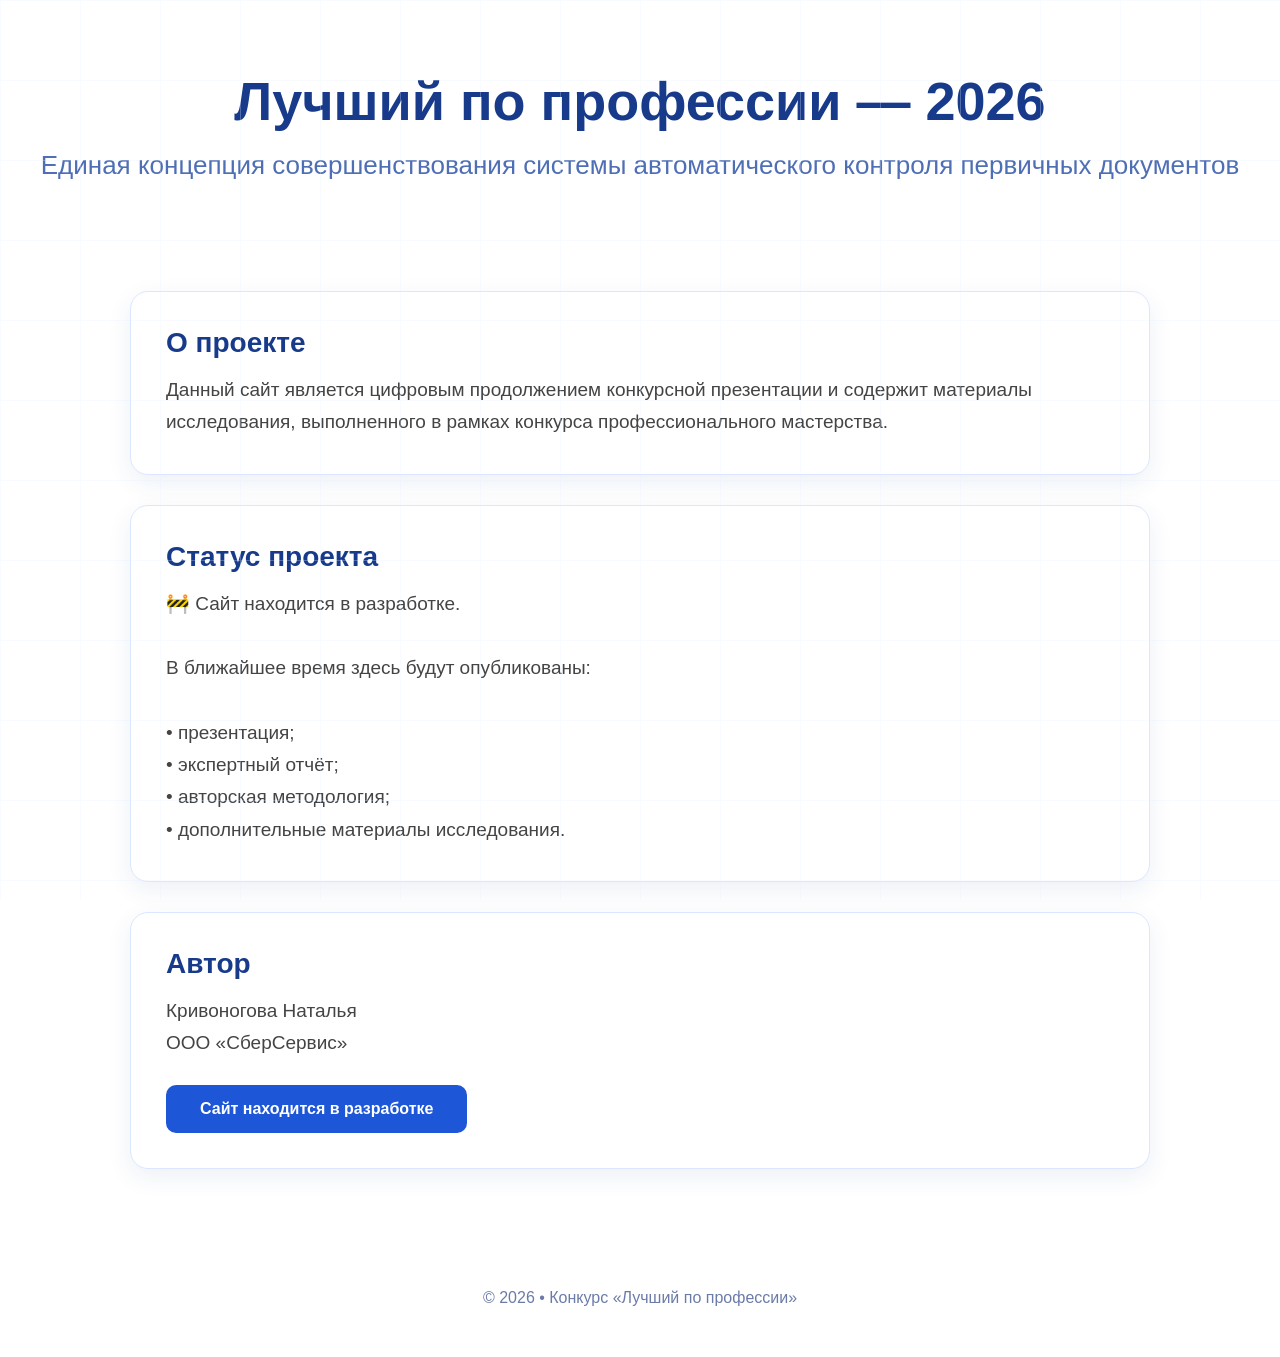
==== index.html @ 6e7184ff "Add files via upload" ====
<!DOCTYPE html>
<html lang="ru">
<head>
<meta charset="UTF-8">
<meta name="viewport" content="width=device-width, initial-scale=1.0">

<title>Лучший по профессии — 2026</title>

<style>

*{
    margin:0;
    padding:0;
    box-sizing:border-box;
}

body{

    font-family:Segoe UI,Arial,sans-serif;
    background:#ffffff;
    color:#173A8A;

    overflow-x:hidden;
}

/* ------------------------ */
/* фон Circuit */
/* ------------------------ */

body::before{

content:"";

position:fixed;

left:0;
top:0;

width:100%;
height:100%;

background-image:

linear-gradient(90deg,#e7f0ff 1px,transparent 1px),
linear-gradient(#e7f0ff 1px,transparent 1px);

background-size:80px 80px;

opacity:.28;

pointer-events:none;

}

/* ------------------------ */

header{

padding:70px 30px;

text-align:center;

}

header h1{

font-size:54px;

font-weight:700;

margin-bottom:18px;

}

header h2{

font-size:26px;

font-weight:400;

color:#4E6EB5;

}

/* ------------------------ */

.container{

max-width:1100px;

margin:auto;

padding:40px;

}

/* ------------------------ */

.card{

background:white;

border:1px solid #dbe7ff;

border-radius:18px;

padding:35px;

margin-bottom:30px;

box-shadow:

0 8px 25px rgba(20,60,140,.08);

transition:.25s;

}

.card:hover{

transform:translateY(-5px);

box-shadow:

0 14px 35px rgba(20,60,140,.15);

}

/* ------------------------ */

.card h3{

font-size:28px;

margin-bottom:15px;

}

.card p{

font-size:19px;

line-height:1.7;

color:#444;

}

/* ------------------------ */

footer{

padding:50px;

text-align:center;

font-size:16px;

color:#6b7ba8;

}

.button{

display:inline-block;

margin-top:25px;

padding:15px 34px;

background:#1E56D8;

color:white;

text-decoration:none;

border-radius:10px;

font-weight:600;

transition:.25s;

}

.button:hover{

background:#1547B5;

}

</style>

</head>

<body>

<header>

<h1>

Лучший по профессии — 2026

</h1>

<h2>

Единая концепция совершенствования системы
автоматического контроля первичных документов

</h2>

</header>

<div class="container">

<div class="card">

<h3>

О проекте

</h3>

<p>

Данный сайт является цифровым продолжением конкурсной презентации и содержит материалы исследования, выполненного в рамках конкурса профессионального мастерства.

</p>

</div>

<div class="card">

<h3>

Статус проекта

</h3>

<p>

🚧 Сайт находится в разработке.

<br><br>

В ближайшее время здесь будут опубликованы:

<br><br>

• презентация;

<br>

• экспертный отчёт;

<br>

• авторская методология;

<br>

• дополнительные материалы исследования.

</p>

</div>

<div class="card">

<h3>

Автор

</h3>

<p>

Кривоногова Наталья

<br>

ООО «СберСервис»

</p>

<a class="button">

Сайт находится в разработке

</a>

</div>

</div>

<footer>

© 2026 • Конкурс «Лучший по профессии»

</footer>

</body>

</html>
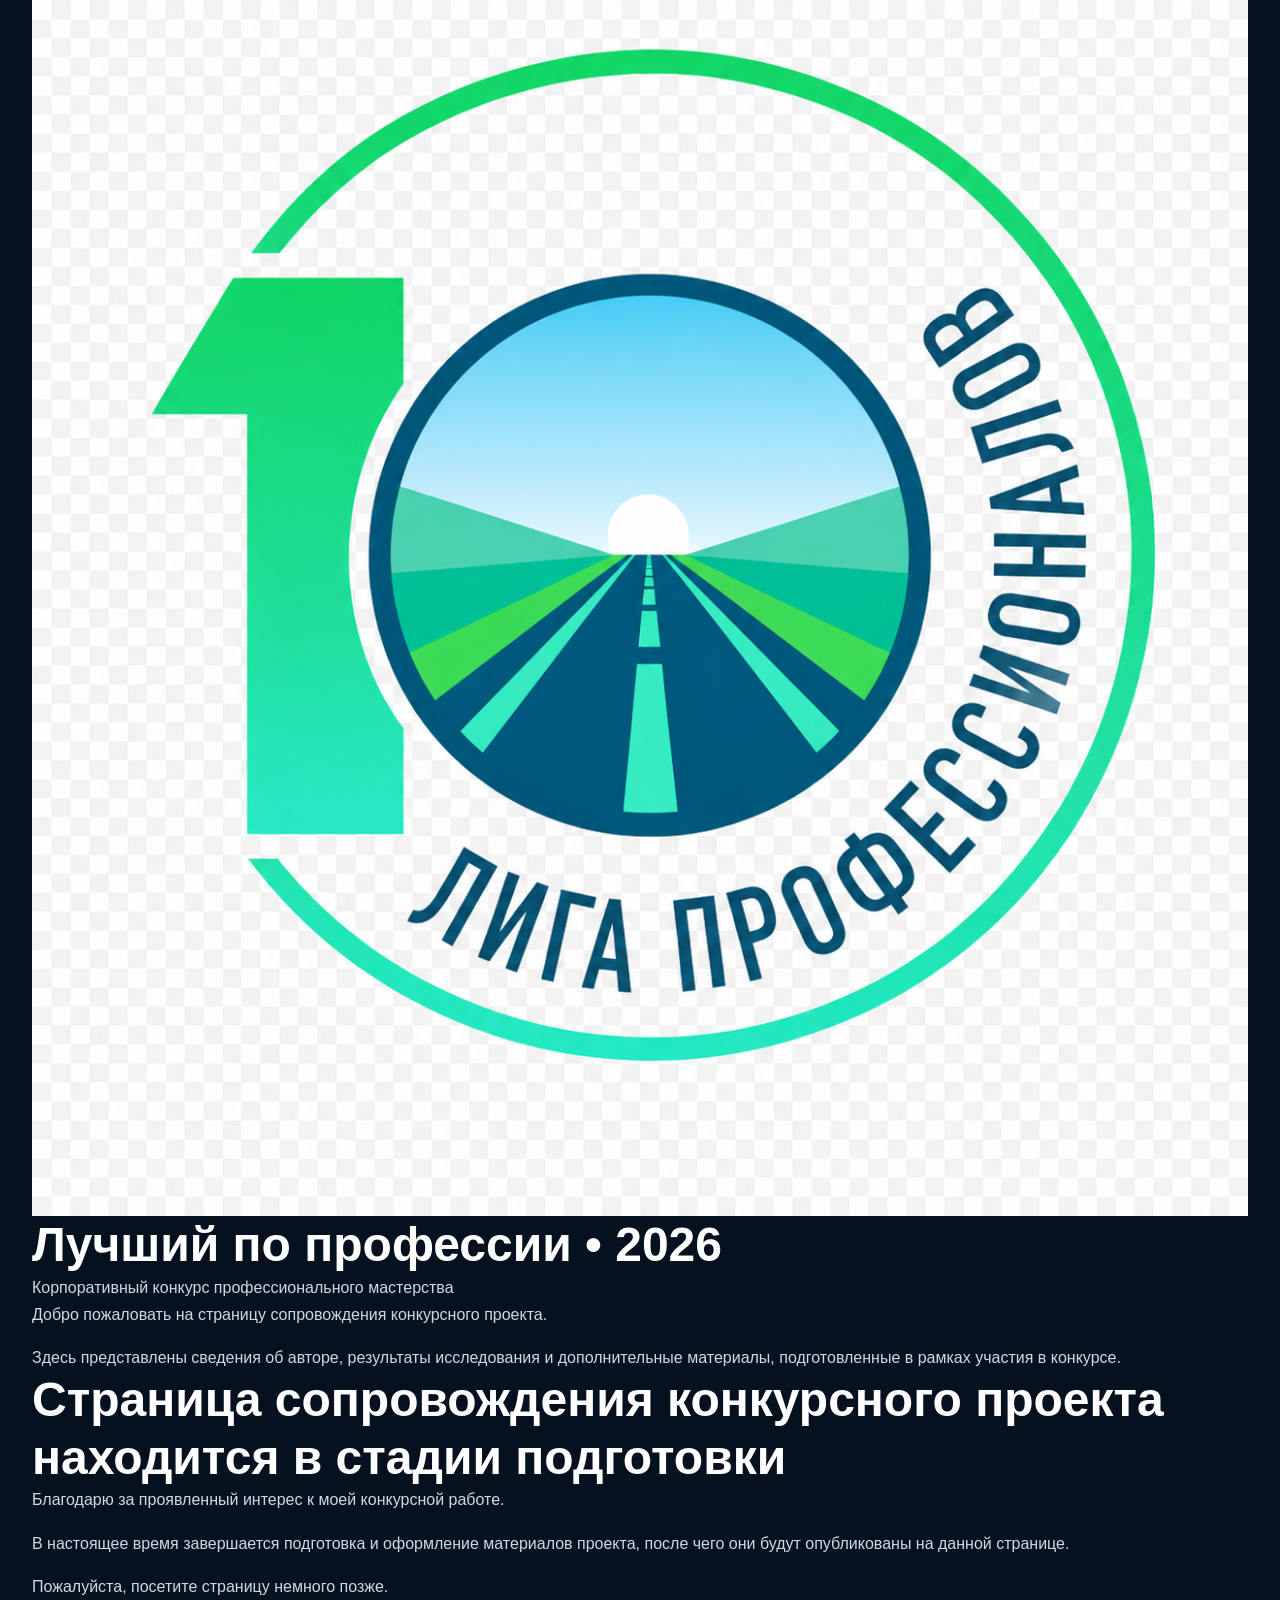
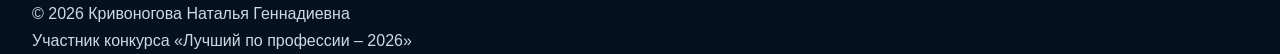
==== commit 0f5b8ad3: "Add files via upload" ====
--- a/index.html
+++ b/index.html
@@ -1,303 +1,179 @@
 <!DOCTYPE html>
+
 <html lang="ru">
+
 <head>
-<meta charset="UTF-8">
-<meta name="viewport" content="width=device-width, initial-scale=1.0">
 
-<title>Лучший по профессии — 2026</title>
+    <!--==================================================
+        META
+    ===================================================-->
 
-<style>
+    <meta charset="UTF-8">
 
-*{
-    margin:0;
-    padding:0;
-    box-sizing:border-box;
-}
+    <meta
+        name="viewport"
+        content="width=device-width, initial-scale=1.0">
 
-body{
+    <meta
+        name="description"
+        content="Страница сопровождения конкурсного проекта участника конкурса «Лучший по профессии 2026».">
 
-    font-family:Segoe UI,Arial,sans-serif;
-    background:#ffffff;
-    color:#173A8A;
+    <meta
+        name="author"
+        content="Кривоногова Наталья Геннадиевна">
 
-    overflow-x:hidden;
-}
+    <title>
+        Лучший по профессии 2026 | Кривоногова Н.Г.
+    </title>
 
-/* ------------------------ */
-/* фон Circuit */
-/* ------------------------ */
+    <!--==================================================
+        CSS
+    ===================================================-->
 
-body::before{
-
-content:"";
-
-position:fixed;
-
-left:0;
-top:0;
-
-width:100%;
-height:100%;
-
-background-image:
-
-linear-gradient(90deg,#e7f0ff 1px,transparent 1px),
-linear-gradient(#e7f0ff 1px,transparent 1px);
-
-background-size:80px 80px;
-
-opacity:.28;
-
-pointer-events:none;
-
-}
-
-/* ------------------------ */
-
-header{
-
-padding:70px 30px;
-
-text-align:center;
-
-}
-
-header h1{
-
-font-size:54px;
-
-font-weight:700;
-
-margin-bottom:18px;
-
-}
-
-header h2{
-
-font-size:26px;
-
-font-weight:400;
-
-color:#4E6EB5;
-
-}
-
-/* ------------------------ */
-
-.container{
-
-max-width:1100px;
-
-margin:auto;
-
-padding:40px;
-
-}
-
-/* ------------------------ */
-
-.card{
-
-background:white;
-
-border:1px solid #dbe7ff;
-
-border-radius:18px;
-
-padding:35px;
-
-margin-bottom:30px;
-
-box-shadow:
-
-0 8px 25px rgba(20,60,140,.08);
-
-transition:.25s;
-
-}
-
-.card:hover{
-
-transform:translateY(-5px);
-
-box-shadow:
-
-0 14px 35px rgba(20,60,140,.15);
-
-}
-
-/* ------------------------ */
-
-.card h3{
-
-font-size:28px;
-
-margin-bottom:15px;
-
-}
-
-.card p{
-
-font-size:19px;
-
-line-height:1.7;
-
-color:#444;
-
-}
-
-/* ------------------------ */
-
-footer{
-
-padding:50px;
-
-text-align:center;
-
-font-size:16px;
-
-color:#6b7ba8;
-
-}
-
-.button{
-
-display:inline-block;
-
-margin-top:25px;
-
-padding:15px 34px;
-
-background:#1E56D8;
-
-color:white;
-
-text-decoration:none;
-
-border-radius:10px;
-
-font-weight:600;
-
-transition:.25s;
-
-}
-
-.button:hover{
-
-background:#1547B5;
-
-}
-
-</style>
+    <link
+        rel="stylesheet"
+        href="style.css">
 
 </head>
 
 <body>
 
-<header>
+    <!--==================================================
+        HEADER
+    ===================================================-->
 
-<h1>
+    <header class="site-header">
 
-Лучший по профессии — 2026
+        <div class="container">
 
-</h1>
+            <!--==============================================
+                Логотип конкурса
+            ==============================================-->
 
-<h2>
+            <div class="header-logo">
 
-Единая концепция совершенствования системы
-автоматического контроля первичных документов
+                <img
+                    src="media/liga.png"
+                    alt="Логотип конкурса «Лучший по профессии 2026»">
 
-</h2>
+            </div>
 
-</header>
+            <!--==============================================
+                Информация о конкурсе
+            ==============================================-->
 
-<div class="container">
+            <div class="header-title">
 
-<div class="card">
+                <h1>
+                    Лучший по профессии • 2026
+                </h1>
 
-<h3>
+                <p class="header-subtitle">
+                    Корпоративный конкурс профессионального мастерства
+                </p>
 
-О проекте
+            </div>
 
-</h3>
+            <!--==============================================
+                Приветствие
+            ==============================================-->
 
-<p>
+            <div class="header-welcome">
 
-Данный сайт является цифровым продолжением конкурсной презентации и содержит материалы исследования, выполненного в рамках конкурса профессионального мастерства.
+                <p>
+                    Добро пожаловать на страницу сопровождения конкурсного проекта.
+                </p>
 
-</p>
+                <p>
+                    Здесь представлены сведения об авторе, результаты исследования
+                    и дополнительные материалы, подготовленные в рамках участия
+                    в конкурсе.
+                </p>
 
-</div>
+            </div>
 
-<div class="card">
+        </div>
 
-<h3>
+    </header>
 
-Статус проекта
+    <!--==================================================
+        MAIN
+    ===================================================-->
 
-</h3>
+    <main>
 
-<p>
+           <!--==================================================
+        ВРЕМЕННАЯ СТРАНИЦА
+    ===================================================-->
 
-🚧 Сайт находится в разработке.
+    <section class="coming-soon">
 
-<br><br>
+        <div class="container">
 
-В ближайшее время здесь будут опубликованы:
+            <!-- Заголовок -->
 
-<br><br>
+            <h1>
+                Страница сопровождения конкурсного проекта
+                находится в стадии подготовки
+            </h1>
 
-• презентация;
+            <!-- Основной текст -->
 
-<br>
+            <p>
+                Благодарю за проявленный интерес к моей конкурсной работе.
+            </p>
 
-• экспертный отчёт;
+            <p>
+                В настоящее время завершается подготовка и оформление
+                материалов проекта, после чего они будут опубликованы
+                на данной странице.
+            </p>
 
-<br>
+            <p>
+                Пожалуйста, посетите страницу немного позже.
+            </p>
 
-• авторская методология;
+        </div>
 
-<br>
+    </section>
 
-• дополнительные материалы исследования.
+    </main>
 
-</p>
+    <!--==================================================
+        FOOTER
+    ===================================================-->
 
-</div>
+     <footer class="site-footer">
 
-<div class="card">
+        <div class="container">
 
-<h3>
+            <!--==============================================
+                Копирайт
+            ==============================================-->
 
-Автор
+            <div class="footer-copyright">
 
-</h3>
+                <p>
+                    © 2026 Кривоногова Наталья Геннадиевна
+                </p>
 
-<p>
+            </div>
 
-Кривоногова Наталья
+            <!--==============================================
+                Статус
+            ==============================================-->
 
-<br>
+            <div class="footer-status">
 
-ООО «СберСервис»
+                <p>
+                    Участник конкурса «Лучший по профессии – 2026»
+                </p>
 
-</p>
+            </div>
 
-<a class="button">
+        </div>
 
-Сайт находится в разработке
-
-</a>
-
-</div>
-
-</div>
-
-<footer>
-
-© 2026 • Конкурс «Лучший по профессии»
-
-</footer>
+    </footer>
 
 </body>
 
--- a/style.css
+++ b/style.css
@@ -0,0 +1,1231 @@
+/*==================================================
+  1. RESET
+==================================================*/
+
+*,
+*::before,
+*::after {
+    margin: 0;
+    padding: 0;
+    box-sizing: border-box;
+}
+
+html {
+    font-size: 16px;
+    scroll-behavior: smooth;
+}
+
+body {
+    min-height: 100vh;
+    text-rendering: optimizeLegibility;
+    -webkit-font-smoothing: antialiased;
+}
+
+img,
+picture {
+    display: block;
+    max-width: 100%;
+    height: auto;
+}
+
+svg {
+    display: block;
+    overflow: hidden;
+}
+
+a {
+    color: inherit;
+    text-decoration: none;
+}
+
+button,
+input,
+textarea,
+select {
+    font: inherit;
+    color: inherit;
+    background: transparent;
+    border: none;
+    outline: none;
+}
+
+button {
+    cursor: pointer;
+}
+
+ul,
+ol {
+    list-style: none;
+}
+
+table {
+    border-collapse: collapse;
+    border-spacing: 0;
+}
+
+/*==================================================
+  2. DESIGN TOKENS
+==================================================*/
+
+:root {
+
+    /*==============================================
+      COLORS
+    ==============================================*/
+
+    --color-background: #06111f;
+
+    --color-surface: #09192c;
+    --color-surface-hover: #0d2239;
+
+    --color-primary: #12e8d8;
+    --color-primary-dark: #0ec7bb;
+
+    --color-primary-soft: rgba(18,232,216,.08);
+    --color-primary-light: rgba(18,232,216,.16);
+
+    --color-border: rgba(18,232,216,.12);
+    --color-border-hover: rgba(18,232,216,.30);
+
+    --color-text: #f4f8fb;
+    --color-text-light: #cfd9e4;
+    --color-text-muted: #8fa5bc;
+
+    --color-white: #ffffff;
+    --color-black: #000000;
+
+    /*==============================================
+      TYPOGRAPHY
+    ==============================================*/
+
+    --font-family:
+        "Segoe UI",
+        "Inter",
+        "Roboto",
+        Arial,
+        sans-serif;
+
+    --font-size-xs: .75rem;
+    --font-size-sm: .875rem;
+    --font-size-md: 1rem;
+    --font-size-lg: 1.125rem;
+    --font-size-xl: 1.5rem;
+    --font-size-2xl: 2rem;
+    --font-size-3xl: 3rem;
+
+    --participant-name-size: 2.6rem;
+    --participant-position-size: 1.2rem;
+
+    --font-weight-normal: 400;
+    --font-weight-medium: 500;
+    --font-weight-semibold: 600;
+    --font-weight-bold: 700;
+
+    --line-height-tight: 1.2;
+    --line-height-normal: 1.5;
+    --line-height-relaxed: 1.7;
+
+    /*==============================================
+      LAYOUT
+    ==============================================*/
+
+    --container-width: 1280px;
+    --container-padding: 32px;
+
+    --section-gap: 32px;
+    --card-gap: 24px;
+
+    /*==============================================
+      SPACING
+    ==============================================*/
+
+    --space-4: 4px;
+    --space-8: 8px;
+    --space-12: 12px;
+    --space-16: 16px;
+    --space-20: 20px;
+    --space-24: 24px;
+    --space-32: 32px;
+    --space-40: 40px;
+    --space-48: 48px;
+    --space-56: 56px;
+    --space-64: 64px;
+
+    /*==============================================
+      COMPONENT SIZES
+    ==============================================*/
+
+    --avatar-size: 240px;
+    --seal-size: 150px;
+
+    --icon-size: 42px;
+    --section-icon-size: 52px;
+
+    --button-height: 52px;
+
+    /*==============================================
+      BORDER RADIUS
+    ==============================================*/
+
+    --radius-sm: 8px;
+    --radius-md: 12px;
+    --radius-lg: 18px;
+    --radius-xl: 24px;
+
+    /*==============================================
+      SHADOWS
+    ==============================================*/
+
+    --shadow-sm:
+        0 4px 12px rgba(0,0,0,.18);
+
+    --shadow-md:
+        0 10px 28px rgba(0,0,0,.24);
+
+    --shadow-lg:
+        0 18px 48px rgba(0,0,0,.34);
+
+    /*==============================================
+      GLOW EFFECTS
+    ==============================================*/
+
+    --glow-soft:
+        0 0 12px rgba(18,232,216,.10);
+
+    --glow-medium:
+        0 0 18px rgba(18,232,216,.18);
+
+    --glow-strong:
+        0 0 28px rgba(18,232,216,.28);
+
+    /*==============================================
+      BORDERS
+    ==============================================*/
+
+    --border:
+        1px solid var(--color-border);
+
+    --border-hover:
+        1px solid var(--color-border-hover);
+
+    /*==============================================
+      TRANSITIONS
+    ==============================================*/
+
+    --transition-fast: .2s ease;
+    --transition-normal: .3s ease;
+    --transition-slow: .5s ease;
+
+    /*==============================================
+      Z-INDEX
+    ==============================================*/
+
+    --z-header: 100;
+    --z-overlay: 500;
+    --z-modal: 1000;
+
+}
+
+/*==================================================
+  3. BASE
+==================================================*/
+
+html,
+body {
+    background: var(--color-background);
+}
+
+body {
+    font-family: var(--font-family);
+    font-size: var(--font-size-md);
+    font-weight: var(--font-weight-normal);
+    line-height: var(--line-height-normal);
+
+    color: var(--color-text);
+
+    overflow-x: hidden;
+}
+
+::selection {
+    background: var(--color-primary);
+    color: var(--color-background);
+}
+
+h1,
+h2,
+h3,
+h4,
+h5,
+h6 {
+    color: var(--color-white);
+
+    font-weight: var(--font-weight-bold);
+    line-height: var(--line-height-tight);
+}
+
+h1 {
+    font-size: var(--font-size-3xl);
+}
+
+h2 {
+    font-size: var(--font-size-2xl);
+}
+
+h3 {
+    font-size: var(--font-size-xl);
+}
+
+p {
+    color: var(--color-text-light);
+
+    line-height: var(--line-height-relaxed);
+}
+
+p + p {
+    margin-top: var(--space-16);
+}
+
+strong {
+    font-weight: var(--font-weight-semibold);
+}
+
+small {
+    font-size: var(--font-size-sm);
+}
+
+hr {
+    border: none;
+    border-top: var(--border);
+
+    margin:
+        var(--space-40)
+        0;
+}
+
+a {
+    transition:
+        color var(--transition-fast),
+        opacity var(--transition-fast);
+}
+
+a:hover {
+    color: var(--color-primary);
+}
+
+button {
+    transition:
+        background var(--transition-normal),
+        border-color var(--transition-normal),
+        color var(--transition-normal),
+        transform var(--transition-fast),
+        box-shadow var(--transition-normal);
+}
+
+button:hover {
+    transform: translateY(-2px);
+}
+
+button:active {
+    transform: translateY(0);
+}
+
+input,
+textarea,
+select {
+    width: 100%;
+}
+
+:focus-visible {
+    outline: 2px solid var(--color-primary);
+    outline-offset: 3px;
+}
+
+html::-webkit-scrollbar {
+    width: 10px;
+}
+
+html::-webkit-scrollbar-track {
+    background: var(--color-background);
+}
+
+html::-webkit-scrollbar-thumb {
+    background: var(--color-surface-hover);
+
+    border-radius: 999px;
+
+    transition: background var(--transition-normal);
+}
+
+html::-webkit-scrollbar-thumb:hover {
+    background: var(--color-primary-dark);
+}
+
+/*==================================================
+  4. LAYOUT
+==================================================*/
+
+.container {
+    width: min(
+        calc(100% - (var(--container-padding) * 2)),
+        var(--container-width)
+    );
+
+    margin-inline: auto;
+}
+
+.section {
+    margin-bottom: var(--section-gap);
+}
+
+.section:last-child {
+    margin-bottom: 0;
+}
+
+.section-title {
+    display: flex;
+    align-items: center;
+
+    gap: var(--space-16);
+
+    margin-bottom: var(--space-24);
+
+    color: var(--color-primary);
+
+    font-size: var(--font-size-xl);
+    font-weight: var(--font-weight-bold);
+
+    text-transform: uppercase;
+    letter-spacing: .04em;
+}
+
+.section-icon {
+    display: flex;
+    align-items: center;
+    justify-content: center;
+
+    width: var(--section-icon-size);
+    height: var(--section-icon-size);
+
+    flex-shrink: 0;
+
+    border-radius: 50%;
+
+    background: var(--color-primary-soft);
+
+    color: var(--color-primary);
+
+    font-size: 1.3rem;
+
+    box-shadow: var(--glow-soft);
+}
+
+.card {
+    background: var(--color-surface);
+
+    border: var(--border);
+
+    border-radius: var(--radius-lg);
+
+    box-shadow: var(--shadow-sm);
+
+    transition:
+        background var(--transition-normal),
+        border-color var(--transition-normal),
+        box-shadow var(--transition-normal),
+        transform var(--transition-normal);
+}
+
+.card:hover {
+    background: var(--color-surface-hover);
+
+    border: var(--border-hover);
+
+    box-shadow:
+        var(--shadow-md),
+        var(--glow-soft);
+
+    transform: translateY(-4px);
+}
+
+.grid-2 {
+    display: grid;
+
+    grid-template-columns: repeat(2, 1fr);
+
+    gap: var(--card-gap);
+}
+
+.grid-3 {
+    display: grid;
+
+    grid-template-columns: repeat(3, 1fr);
+
+    gap: var(--card-gap);
+}
+
+.flex {
+    display: flex;
+}
+
+.flex-column {
+    display: flex;
+    flex-direction: column;
+}
+
+.align-center {
+    align-items: center;
+}
+
+.justify-between {
+    justify-content: space-between;
+}
+
+.text-center {
+    text-align: center;
+}
+
+/*==================================================
+  5. HEADER
+==================================================*/
+
+.header {
+    position: sticky;
+    top: 0;
+    z-index: var(--z-header);
+
+    backdrop-filter: blur(14px);
+
+    background: rgba(6, 17, 31, .90);
+
+    border-bottom: var(--border);
+
+    box-shadow: var(--shadow-sm);
+}
+
+.header .container {
+    display: flex;
+    align-items: center;
+    justify-content: space-between;
+
+    min-height: 76px;
+}
+
+.site-title {
+    display: flex;
+    align-items: center;
+    gap: var(--space-16);
+
+    color: var(--color-white);
+
+    font-size: var(--font-size-lg);
+    font-weight: var(--font-weight-semibold);
+
+    letter-spacing: .03em;
+}
+
+.site-mark {
+    width: 12px;
+    height: 12px;
+
+    flex-shrink: 0;
+
+    border-radius: 50%;
+
+    background: var(--color-primary);
+
+    box-shadow: var(--glow-medium);
+}
+
+.navigation {
+    display: flex;
+    align-items: center;
+
+    gap: var(--space-32);
+}
+
+.navigation a {
+    position: relative;
+
+    color: var(--color-text-light);
+
+    font-size: var(--font-size-sm);
+    font-weight: var(--font-weight-medium);
+
+    transition: color var(--transition-normal);
+}
+
+.navigation a:hover {
+    color: var(--color-primary);
+}
+
+.navigation a::after {
+    content: "";
+
+    position: absolute;
+
+    left: 0;
+    bottom: -8px;
+
+    width: 0;
+    height: 2px;
+
+    background: var(--color-primary);
+
+    transition: width var(--transition-normal);
+}
+
+.navigation a:hover::after {
+    width: 100%;
+}
+
+/*==================================================
+  6. PARTICIPANT
+==================================================*/
+
+.participant {
+    padding:
+        var(--space-64)
+        0;
+}
+
+.participant-card {
+    display: grid;
+
+    grid-template-columns:
+        var(--avatar-size)
+        1fr
+        var(--seal-size);
+
+    align-items: center;
+
+    gap: var(--space-40);
+
+    padding: 48px;
+
+    background: var(--color-surface);
+
+    border: var(--border);
+
+    border-radius: var(--radius-xl);
+
+    box-shadow: var(--shadow-md);
+
+    transition:
+        background var(--transition-normal),
+        border-color var(--transition-normal),
+        box-shadow var(--transition-normal),
+        transform var(--transition-normal);
+}
+
+.participant-card:hover {
+    background: var(--color-surface-hover);
+
+    border: var(--border-hover);
+
+    box-shadow:
+        var(--shadow-lg),
+        var(--glow-soft);
+
+    transform: translateY(-4px);
+}
+
+.participant-photo {
+    display: flex;
+    justify-content: center;
+}
+
+.participant-photo img {
+    width: var(--avatar-size);
+    aspect-ratio: 1;
+
+    object-fit: cover;
+
+    border-radius: 50%;
+
+    border: 4px solid var(--color-primary-light);
+
+    box-shadow:
+        0 0 0 10px var(--color-primary-soft),
+        var(--shadow-lg);
+}
+
+.participant-info {
+    display: flex;
+    flex-direction: column;
+}
+
+.participant-name {
+    margin-bottom: var(--space-16);
+
+    color: var(--color-white);
+
+    font-size: var(--participant-name-size);
+    font-weight: var(--font-weight-bold);
+
+    line-height: 1.15;
+}
+
+.participant-position {
+    margin-bottom: var(--space-32);
+
+    color: var(--color-primary);
+
+    font-size: var(--participant-position-size);
+    font-weight: var(--font-weight-medium);
+}
+
+.contact-list {
+    display: flex;
+    flex-direction: column;
+
+    gap: var(--space-16);
+}
+
+.contact-item {
+    display: flex;
+    align-items: center;
+
+    gap: var(--space-16);
+
+    color: var(--color-text-light);
+
+    transition:
+        color var(--transition-normal),
+        transform var(--transition-fast);
+}
+
+.contact-item:hover {
+    color: var(--color-primary);
+
+    transform: translateX(4px);
+}
+
+.contact-icon {
+    display: flex;
+    align-items: center;
+    justify-content: center;
+
+    width: var(--icon-size);
+    height: var(--icon-size);
+
+    flex-shrink: 0;
+
+    border-radius: 50%;
+
+    background: var(--color-primary-soft);
+
+    color: var(--color-primary);
+
+    font-size: 1.1rem;
+
+    box-shadow: var(--glow-soft);
+}
+
+.participant-seal {
+    display: flex;
+    align-items: center;
+    justify-content: center;
+}
+
+.participant-seal img {
+    width: var(--seal-size);
+
+    transition:
+        transform var(--transition-normal),
+        filter var(--transition-normal);
+}
+
+.participant-seal img:hover {
+    transform: scale(1.05);
+
+    filter:
+        drop-shadow(0 0 18px rgba(18,232,216,.28));
+}
+
+/*==================================================
+  7. CARDS
+==================================================*/
+
+.info-card,
+.quote-card {
+    padding: 36px;
+}
+
+.info-card h2,
+.quote-card h2 {
+    margin-bottom: var(--space-24);
+
+    color: var(--color-primary);
+
+    font-size: var(--font-size-xl);
+}
+
+.info-card h3 {
+    margin-bottom: var(--space-16);
+
+    color: var(--color-white);
+
+    font-size: var(--font-size-lg);
+}
+
+.info-card p,
+.quote-card p {
+    color: var(--color-text-light);
+
+    line-height: var(--line-height-relaxed);
+}
+
+.info-card ul {
+    display: flex;
+    flex-direction: column;
+
+    gap: var(--space-16);
+
+    margin-top: var(--space-20);
+}
+
+.info-card li {
+    display: flex;
+    align-items: flex-start;
+
+    gap: var(--space-16);
+}
+
+.info-card li::before {
+    content: "�";
+
+    flex-shrink: 0;
+
+    color: var(--color-primary);
+
+    font-size: 1.25rem;
+
+    line-height: 1;
+}
+
+.quote-card {
+    position: relative;
+
+    border-left: 4px solid var(--color-primary);
+
+    background:
+        linear-gradient(
+            135deg,
+            var(--color-primary-soft),
+            transparent
+        );
+}
+
+.quote-card footer {
+    margin-top: var(--space-24);
+
+    color: var(--color-primary);
+
+    font-size: var(--font-size-sm);
+    font-weight: var(--font-weight-semibold);
+
+    letter-spacing: .05em;
+
+    text-transform: uppercase;
+}
+
+/*==================================================
+  8. DOCUMENTS
+==================================================*/
+
+.documents-grid {
+    display: grid;
+
+    grid-template-columns:
+        repeat(auto-fit, minmax(280px, 1fr));
+
+    gap: var(--card-gap);
+}
+
+.document-card {
+    display: flex;
+    flex-direction: column;
+
+    height: 100%;
+
+    padding: 32px;
+}
+
+.document-icon {
+    display: flex;
+    align-items: center;
+    justify-content: center;
+
+    width: 64px;
+    height: 64px;
+
+    margin-bottom: var(--space-24);
+
+    border-radius: var(--radius-md);
+
+    background: var(--color-primary-soft);
+
+    color: var(--color-primary);
+
+    font-size: 2rem;
+
+    box-shadow: var(--glow-soft);
+}
+
+.document-title {
+    margin-bottom: var(--space-16);
+
+    color: var(--color-white);
+
+    font-size: var(--font-size-lg);
+    font-weight: var(--font-weight-semibold);
+
+    line-height: var(--line-height-tight);
+}
+
+.document-description {
+    flex: 1;
+
+    margin-bottom: var(--space-24);
+
+    color: var(--color-text-muted);
+
+    line-height: var(--line-height-relaxed);
+}
+
+.document-meta {
+    display: flex;
+    align-items: center;
+    justify-content: space-between;
+
+    margin-bottom: var(--space-20);
+
+    color: var(--color-text-muted);
+
+    font-size: var(--font-size-sm);
+}
+
+.document-actions {
+    display: flex;
+
+    gap: var(--space-12);
+
+    margin-top: auto;
+}
+
+.document-actions .button {
+    flex: 1;
+}
+
+/*==================================================
+  9. BUTTONS
+==================================================*/
+
+.button {
+    display: inline-flex;
+    align-items: center;
+    justify-content: center;
+    gap: var(--space-12);
+
+    min-height: var(--button-height);
+
+    padding:
+        0
+        var(--space-24);
+
+    border: var(--border);
+    border-radius: var(--radius-md);
+
+    background: var(--color-primary);
+
+    color: var(--color-background);
+
+    font-size: var(--font-size-md);
+    font-weight: var(--font-weight-semibold);
+
+    transition:
+        background var(--transition-normal),
+        color var(--transition-normal),
+        border-color var(--transition-normal),
+        box-shadow var(--transition-normal),
+        transform var(--transition-fast);
+}
+
+.button:hover {
+    background: var(--color-primary-dark);
+
+    border-color: var(--color-primary-dark);
+
+    box-shadow: var(--glow-medium);
+
+    transform: translateY(-2px);
+}
+
+.button:active {
+    transform: translateY(0);
+}
+
+.button-outline {
+    background: transparent;
+
+    color: var(--color-primary);
+
+    border: var(--border-hover);
+}
+
+.button-outline:hover {
+    background: var(--color-primary-soft);
+
+    color: var(--color-white);
+
+    box-shadow: var(--glow-soft);
+}
+
+.button-full {
+    width: 100%;
+}
+
+.button-group {
+    display: flex;
+    gap: var(--space-16);
+    flex-wrap: wrap;
+}
+
+/*==================================================
+  10. FOOTER
+==================================================*/
+
+.footer {
+    margin-top: var(--space-64);
+
+    padding:
+        var(--space-48)
+        0;
+
+    background:
+        linear-gradient(
+            180deg,
+            rgba(255,255,255,.01),
+            rgba(0,0,0,.18)
+        );
+
+    border-top: var(--border);
+}
+
+.footer .container {
+    display: flex;
+    justify-content: space-between;
+    align-items: center;
+
+    gap: var(--space-32);
+
+    flex-wrap: wrap;
+}
+
+.footer-info {
+    display: flex;
+    flex-direction: column;
+
+    gap: var(--space-8);
+}
+
+.footer-title {
+    color: var(--color-white);
+
+    font-size: var(--font-size-lg);
+    font-weight: var(--font-weight-semibold);
+}
+
+.footer-text {
+    color: var(--color-text-muted);
+
+    font-size: var(--font-size-sm);
+
+    line-height: var(--line-height-normal);
+}
+
+.footer-links {
+    display: flex;
+    align-items: center;
+
+    gap: var(--space-20);
+}
+
+.footer-links a {
+    color: var(--color-text-light);
+
+    transition:
+        color var(--transition-fast),
+        transform var(--transition-fast);
+}
+
+.footer-links a:hover {
+    color: var(--color-primary);
+
+    transform: translateY(-2px);
+}
+
+.footer-divider {
+    width: 100%;
+    height: 1px;
+
+    margin-bottom: var(--space-32);
+
+    background: var(--color-border);
+}
+
+/*==================================================
+  11. RESPONSIVE
+==================================================*/
+
+@media (max-width: 1200px) {
+
+    :root {
+        --avatar-size: 220px;
+        --seal-size: 135px;
+        --participant-name-size: 2.3rem;
+    }
+
+}
+
+@media (max-width: 992px) {
+
+    :root {
+        --container-padding: 24px;
+    }
+
+    .header .container {
+        flex-direction: column;
+
+        justify-content: center;
+
+        gap: var(--space-20);
+
+        padding:
+            var(--space-20)
+            0;
+    }
+
+    .navigation {
+        justify-content: center;
+        flex-wrap: wrap;
+
+        gap: var(--space-20);
+    }
+
+    .participant-card {
+        grid-template-columns: 1fr;
+
+        text-align: center;
+    }
+
+    .participant-photo,
+    .participant-seal {
+        justify-content: center;
+    }
+
+    .participant-info {
+        align-items: center;
+    }
+
+    .contact-item {
+        justify-content: center;
+    }
+
+    .grid-2,
+    .grid-3 {
+        grid-template-columns: 1fr;
+    }
+
+}
+
+@media (max-width: 768px) {
+
+    :root {
+
+        --container-padding: 20px;
+
+        --section-gap: 24px;
+
+        --avatar-size: 190px;
+        --seal-size: 120px;
+
+        --participant-name-size: 2rem;
+
+    }
+
+    h1 {
+        font-size: 2.2rem;
+    }
+
+    h2 {
+        font-size: 1.7rem;
+    }
+
+    .participant-card,
+    .info-card,
+    .quote-card,
+    .document-card {
+        padding: 28px;
+    }
+
+    .documents-grid {
+        grid-template-columns: 1fr;
+    }
+
+    .footer .container {
+        flex-direction: column;
+
+        text-align: center;
+    }
+
+}
+
+@media (max-width: 480px) {
+
+    :root {
+
+        --container-padding: 16px;
+
+        --avatar-size: 160px;
+        --seal-size: 100px;
+
+        --participant-name-size: 1.7rem;
+        --participant-position-size: 1rem;
+
+    }
+
+    .participant {
+        padding:
+            var(--space-40)
+            0;
+    }
+
+    .participant-card,
+    .info-card,
+    .quote-card,
+    .document-card {
+        padding: 24px;
+    }
+
+    .section-title {
+        font-size: var(--font-size-lg);
+    }
+
+    .section-icon {
+        width: 44px;
+        height: 44px;
+
+        font-size: 1rem;
+    }
+
+    .button,
+    .button-outline {
+        width: 100%;
+    }
+
+    .button-group {
+        flex-direction: column;
+    }
+
+}
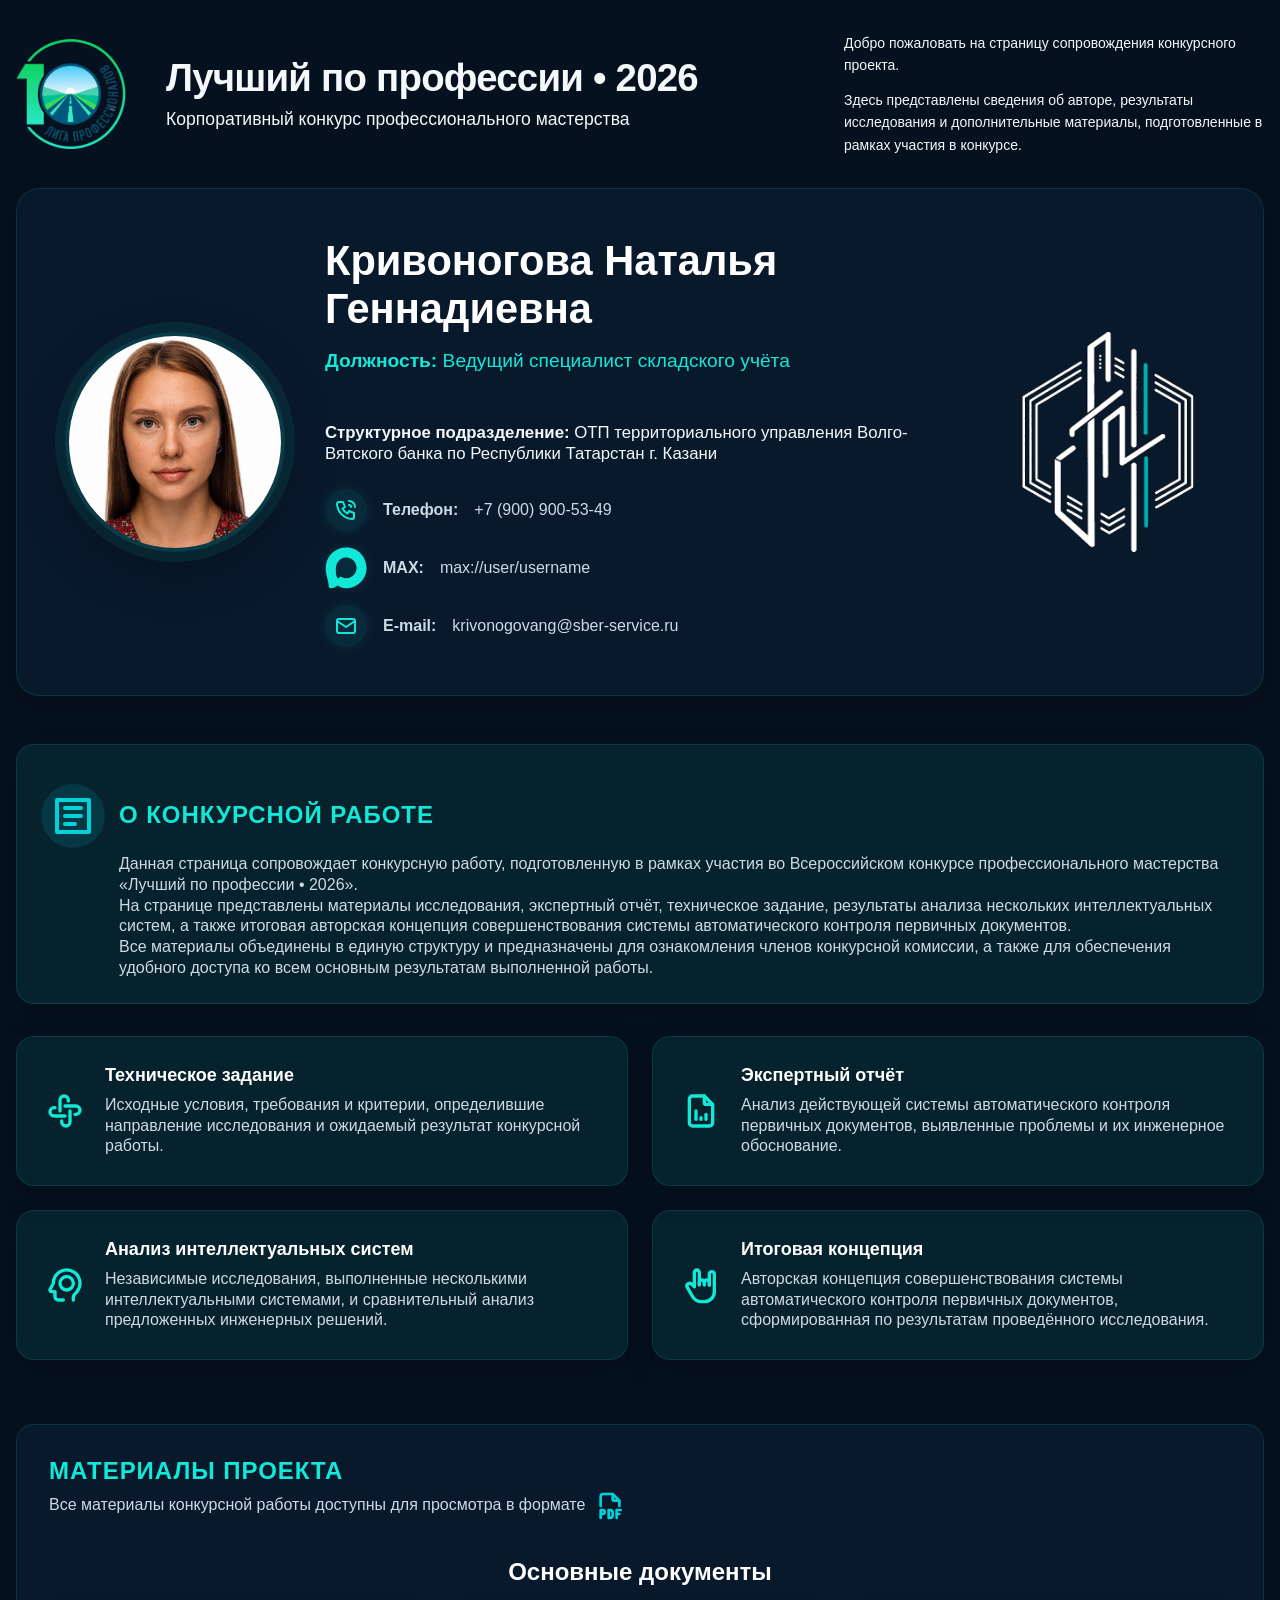
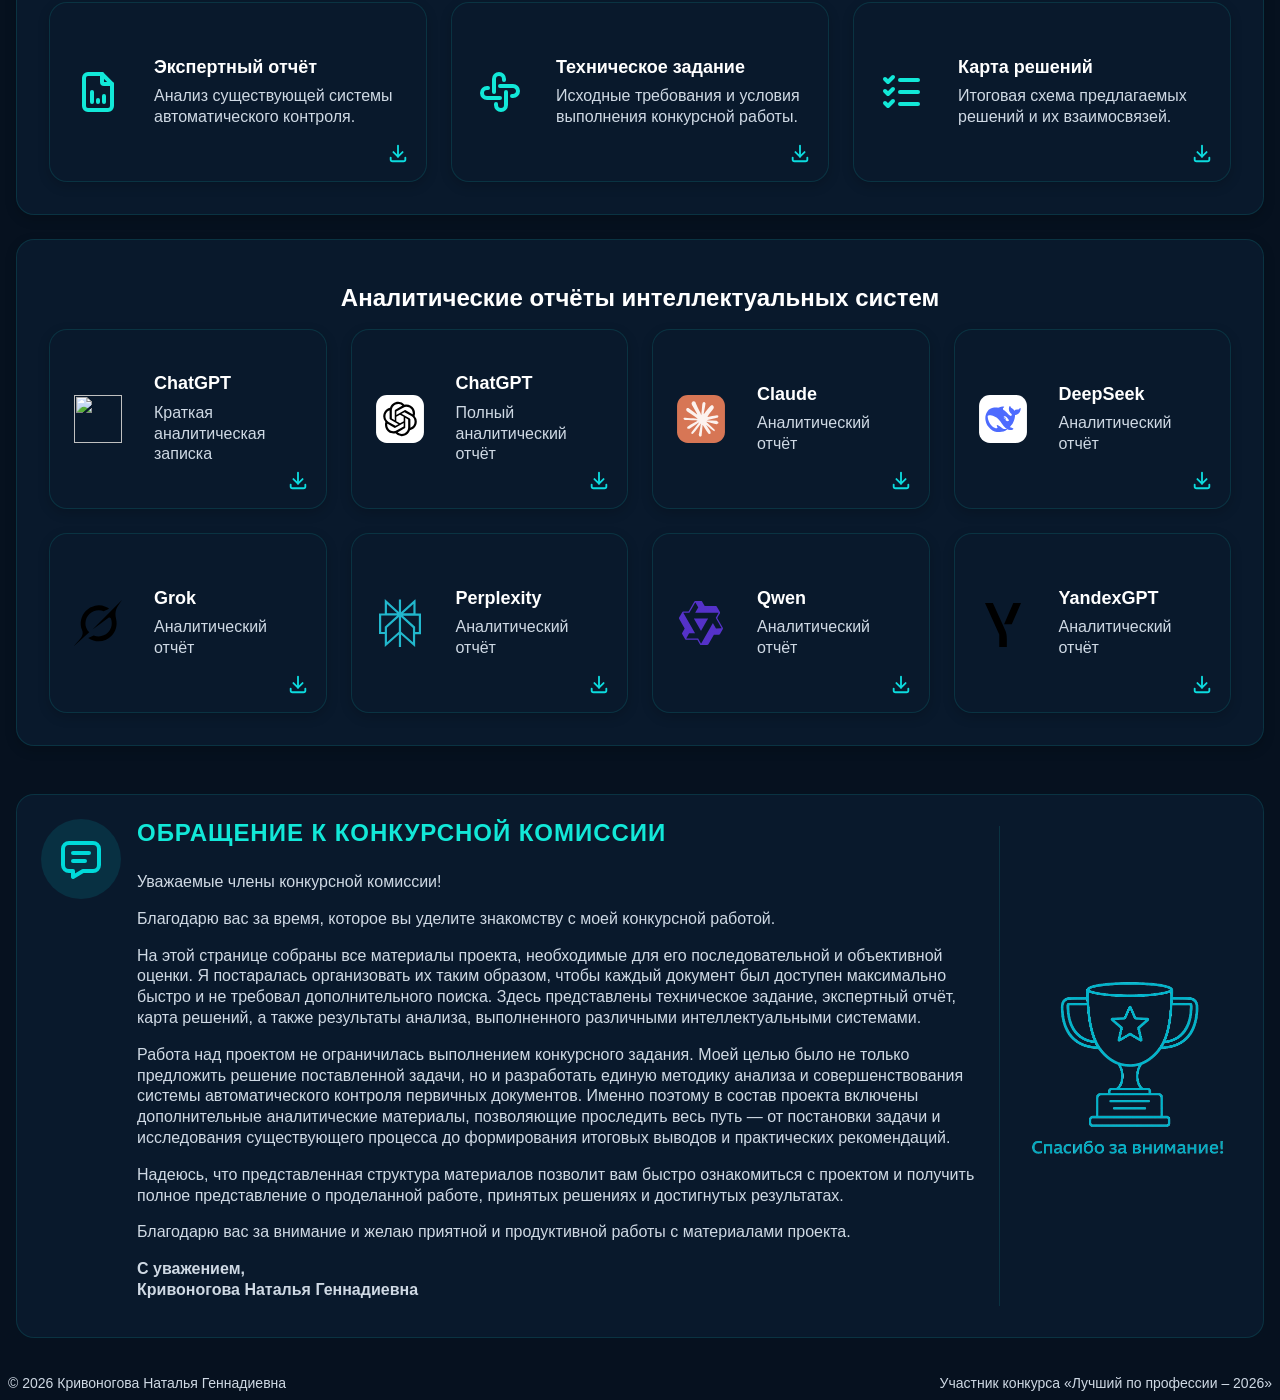
==== commit 45eade85: "Add files via upload" ====
--- a/index.html
+++ b/index.html
@@ -3,6 +3,45 @@
 <html lang="ru">
 
 <head>
+
+<!-- Favicon -->
+
+<link
+    rel="icon"
+    type="image/x-icon"
+    href="media/ico/favicon.ico"
+>
+
+<link
+    rel="icon"
+    type="image/png"
+    sizes="16x16"
+    href="media/ico/favicon-16x16.png"
+>
+
+<link
+    rel="icon"
+    type="image/png"
+    sizes="32x32"
+    href="media/ico/favicon-32x32.png"
+>
+
+<link
+    rel="apple-touch-icon"
+    href="media/ico/apple-touch-icon.png"
+>
+
+<link
+    rel="icon"
+    type="image/png"
+    sizes="512x512"
+    href="media/ico/android-chrome-512x512.png"
+>
+
+<link
+    rel="manifest"
+    href="media/ico/site.webmanifest"
+>
 
     <!--==================================================
         META
@@ -102,40 +141,847 @@
 
     <main>
 
-           <!--==================================================
-        ВРЕМЕННАЯ СТРАНИЦА
-    ===================================================-->
-
-    <section class="coming-soon">
-
-        <div class="container">
-
-            <!-- Заголовок -->
-
-            <h1>
-                Страница сопровождения конкурсного проекта
-                находится в стадии подготовки
-            </h1>
-
-            <!-- Основной текст -->
+  
+<!-- ========================================================= -->
+<!-- БЛОК 1. УЧАСТНИК                                          -->
+<!-- ========================================================= -->
+
+<section id="participant" class="participant">
+
+    <div class="container">
+
+        <article class="participant-card">
+
+            <!-- Фотография участника -->
+            <div class="participant-photo">
+
+                <img
+                    src="media/photo.png"
+                    alt="Фотография Кривоноговой Натальи Геннадиевны">
+
+            </div>
+
+            <!-- Информация об участнике -->
+            <div class="participant-info">
+
+                <!-- Ф.И.О. -->
+                <h2 class="participant-name">
+                    Кривоногова Наталья Геннадиевна
+                </h2>
+
+                <!-- Должность -->
+                <p class="participant-position">
+                    <strong>Должность:</strong>
+                    Ведущий специалист складского учёта
+                </p>
+
+                <!-- Структурное подразделение -->
+                <p class="participant-department">
+                    <strong>Структурное подразделение:</strong>
+                    <span>ОТП территориального управления Волго-Вятского банка по Республики Татарстан г. Казани</span>
+                </p>
+
+                <!-- Краткая информация (необязательно) -->
+                <!--
+                <p class="participant-description">
+                    Краткая информация об участнике.
+                </p>
+                -->
+
+               <!-- Контактная информация -->
+<div class="contact-list">
+
+    <div class="contact-item">
+        <span class="contact-icon">
+            <img src="media/assets/phone.svg" alt="">
+        </span>
+		
+        <strong>Телефон:</strong>
+        <span>+7 (900) 900-53-49</span>
+    </div>
+
+    <div class="contact-item">
+        <span class="contact-icon">
+            <img src="media/assets/max.svg" alt="">
+        </span>
+        <strong>MAX:</strong>
+        <span>max://user/username</span>
+    </div>
+
+    <div class="contact-item">
+        <span class="contact-icon">
+            <img src="media/assets/mail.svg" alt="">
+        </span>
+        <strong>E-mail:</strong>
+        <span>krivonogovang@sber-service.ru</span>
+    </div>
+
+</div>
+
+            <!-- Авторский знак -->
+            <div class="participant-seal">
+
+                <img
+                    src="media/sign_g.png"
+                    alt="Авторский знак">
+
+            </div>
+
+        </article>
+
+    </div>
+
+</section>
+
+<!-- ========================================================= -->
+<!-- БЛОК 2. О КОНКУРСНОЙ РАБОТЕ                               -->
+<!-- ========================================================= -->
+
+<article class="info-card-intro">
+
+<div class="container">
+
+    
+
+
+    <!-- Основная информация -->
+<article class="info-card">
+
+    <!-- Заголовок раздела -->
+    <div class="about-header">
+
+        <div class="about-icon">
+            <img src="media/assets/about.svg" alt="">
+        </div>
+
+        <h2 class="section-title">
+            О конкурсной работе
+        </h2>
+
+    </div>
+
+    <div class="about-content">
+
+        <p>
+            Данная страница сопровождает конкурсную работу, подготовленную
+            в рамках участия во Всероссийском конкурсе профессионального
+            мастерства «Лучший по профессии • 2026».
+        </p>
+
+        <p>
+            На странице представлены материалы исследования, экспертный
+            отчёт, техническое задание, результаты анализа нескольких
+            интеллектуальных систем, а также итоговая авторская концепция
+            совершенствования системы автоматического контроля первичных
+            документов.
+        </p>
+
+        <p>
+            Все материалы объединены в единую структуру и предназначены
+            для ознакомления членов конкурсной комиссии, а также для
+            обеспечения удобного доступа ко всем основным результатам
+            выполненной работы.
+        </p>
+
+    </article>
+
+
+    <!-- Краткая структура материалов -->
+    <div class="grid-2">
+
+
+        <!-- Техническое задание -->
+        <article class="info-card">
+
+            <h3 class="card-title-with-icon">
+
+                <img
+                    src="media/assets/api-app.svg"
+                    alt=""
+                    class="card-icon">
+
+                Техническое задание
+
+            </h3>
 
             <p>
-                Благодарю за проявленный интерес к моей конкурсной работе.
-            </p>
+                Исходные условия, требования и критерии,
+                определившие направление исследования
+                и ожидаемый результат конкурсной работы.
+            </p>
+
+        </article>
+
+
+        <!-- Экспертный отчёт -->
+        <article class="info-card">
+
+            <h3 class="card-title-with-icon">
+
+                <img
+                    src="media/assets/file-analytics.svg"
+                    alt=""
+                    class="card-icon">
+
+                Экспертный отчёт
+
+            </h3>
 
             <p>
-                В настоящее время завершается подготовка и оформление
-                материалов проекта, после чего они будут опубликованы
-                на данной странице.
-            </p>
+                Анализ действующей системы автоматического
+                контроля первичных документов,
+                выявленные проблемы и их инженерное
+                обоснование.
+            </p>
+
+        </article>
+
+
+        <!-- Анализ интеллектуальных систем -->
+        <article class="info-card">
+
+            <h3 class="card-title-with-icon">
+
+                <img
+                    src="media/assets/thinking-high.svg"
+                    alt=""
+                    class="card-icon">
+
+                Анализ интеллектуальных систем
+
+            </h3>
 
             <p>
-                Пожалуйста, посетите страницу немного позже.
-            </p>
+                Независимые исследования,
+                выполненные несколькими интеллектуальными
+                системами, и сравнительный анализ
+                предложенных инженерных решений.
+            </p>
+
+        </article>
+
+
+        <!-- Итоговая концепция -->
+        <article class="info-card">
+
+            <h3 class="card-title-with-icon">
+
+                <img
+                    src="media/assets/hand-love-you.svg"
+                    alt=""
+                    class="card-icon">
+
+                Итоговая концепция
+
+            </h3>
+
+            <p>
+                Авторская концепция совершенствования
+                системы автоматического контроля
+                первичных документов,
+                сформированная по результатам
+                проведённого исследования.
+            </p>
+
+        </article>
+
+
+    </div>
+
+</div>
+
+</section>
+
+<!-- ==================================================
+     MATERIALS
+================================================== -->
+
+<section id="materials" class="section documents-section">
+
+    <div class="container">
+
+        <!-- ==========================================
+             Основные документы
+        =========================================== -->
+
+        <div class="card documents-panel documents-panel-intro">
+
+            <h2 class="section-title">
+                Материалы проекта
+            </h2>
+
+            <p class="section-description">
+                Все материалы конкурсной работы доступны для просмотра
+                в формате 
+				<img
+        src="media/assets/pdf.svg"
+        alt=""
+        class="pdf-icon">
+            </p>
+
+            <h3 class="documents-panel-title">
+                Основные документы
+            </h3>
+
+            <div class="documents-grid documents-grid-primary">
+
+                <!-- Экспертный отчёт -->
+
+                <a
+                    href="docs/ExpertReport.pdf"
+                    class="card document-card"
+                    target="_blank"
+                    rel="noopener"
+                >
+
+                    <div class="document-icon">
+                        <img
+                            src="media/assets/file-analytics.svg"
+                            alt=""
+                        >
+                    </div>
+
+                    <div class="document-content">
+
+                        <h4 class="document-title">
+                            Экспертный отчёт
+                        </h4>
+
+                        <p class="document-description">
+                            Анализ существующей системы автоматического контроля.
+                        </p>
+
+                    </div>
+
+                    <div class="document-meta">
+
+                        <img
+                            src="media/assets/downloads.svg"
+                            alt="Скачать документ"
+                            class="document-download-icon"
+                        >
+
+                    </div>
+
+                </a>
+
+
+                <!-- Техническое задание -->
+
+                <a
+                    href="docs/RequirementsSpecification.pdf"
+                    class="card document-card"
+                    target="_blank"
+                    rel="noopener"
+                >
+
+                    <div class="document-icon">
+
+                        <img
+                            src="media/assets/api-app.svg"
+                            alt=""
+                        >
+
+                    </div>
+
+                    <div class="document-content">
+
+                        <h4 class="document-title">
+                            Техническое задание
+                        </h4>
+
+                        <p class="document-description">
+                            Исходные требования и условия выполнения
+                            конкурсной работы.
+                        </p>
+
+                    </div>
+
+                    <div class="document-meta">
+
+                        <img
+                            src="media/assets/downloads.svg"
+                            alt="Скачать документ"
+                            class="document-download-icon"
+                        >
+
+                    </div>
+
+                </a>
+
+
+                <!-- Карта решений -->
+
+                <a
+                    href="docs/SolutionMap.pdf"
+                    class="card document-card"
+                    target="_blank"
+                    rel="noopener"
+                >
+
+                    <div class="document-icon">
+
+                        <img
+                            src="media/assets/list-check.svg"
+                            alt=""
+                        >
+
+                    </div>
+
+                    <div class="document-content">
+
+                        <h4 class="document-title">
+                            Карта решений
+                        </h4>
+
+                        <p class="document-description">
+                            Итоговая схема предлагаемых решений
+                            и их взаимосвязей.
+                        </p>
+
+                    </div>
+
+                    <div class="document-meta">
+
+                        <img
+                            src="media/assets/downloads.svg"
+                            alt="Скачать документ"
+                            class="document-download-icon"
+                        >
+
+                    </div>
+
+                </a>
+
+            </div>
 
         </div>
 
-    </section>
+
+        <!-- ==========================================
+             Аналитические отчёты интеллектуальных систем
+        =========================================== -->
+
+        <div class="card documents-panel documents-panel-ai">
+
+            <h3 class="documents-panel-title">
+                Аналитические отчёты интеллектуальных систем
+            </h3>
+
+            <div class="documents-grid documents-grid-ai">
+
+                <!-- ChatGPT — краткая версия -->
+
+                <a
+                    href="docs/ChatGPT_short.pdf"
+                    class="card document-card"
+                    target="_blank"
+                    rel="noopener"
+                >
+
+                    <div class="document-icon">
+
+                        <img
+                            src="media/assets/chatgpt.svg"
+                            alt=""
+                        >
+
+                    </div>
+
+                    <div class="document-content">
+
+                        <h4 class="document-title">
+                            ChatGPT
+                        </h4>
+
+                        <p class="document-description">
+                            Краткая аналитическая записка
+                        </p>
+
+                    </div>
+
+                    <div class="document-meta">
+
+                        <img
+                            src="media/assets/downloads.svg"
+                            alt="Скачать документ"
+                            class="document-download-icon"
+                        >
+
+                    </div>
+
+                </a>
+
+
+                <!-- ChatGPT — полная версия -->
+
+                <a
+                    href="docs/ChatGPT_FullReport.pdf"
+                    class="card document-card"
+                    target="_blank"
+                    rel="noopener"
+                >
+
+                    <div class="document-icon">
+
+                        <img
+                            src="media/assets/ChatGPT.svg"
+                            alt=""
+                        >
+
+                    </div>
+
+                    <div class="document-content">
+
+                        <h4 class="document-title">
+                            ChatGPT
+                        </h4>
+
+                        <p class="document-description">
+                            Полный аналитический отчёт
+                        </p>
+
+                    </div>
+
+                    <div class="document-meta">
+
+                        <img
+                            src="media/assets/downloads.svg"
+                            alt="Скачать документ"
+                            class="document-download-icon"
+                        >
+
+                    </div>
+
+                </a>
+
+
+                <!-- Claude -->
+
+                <a
+                    href="docs/Claude.pdf"
+                    class="card document-card"
+                    target="_blank"
+                    rel="noopener"
+                >
+
+                    <div class="document-icon">
+
+                        <img
+                            src="media/assets/Claude.svg"
+                            alt=""
+                        >
+
+                    </div>
+
+                    <div class="document-content">
+
+                        <h4 class="document-title">
+                            Claude
+                        </h4>
+
+                        <p class="document-description">
+                            Аналитический отчёт
+                        </p>
+
+                    </div>
+
+                    <div class="document-meta">
+
+                        <img
+                            src="media/assets/downloads.svg"
+                            alt="Скачать документ"
+                            class="document-download-icon"
+                        >
+
+                    </div>
+
+                </a>
+
+
+                <!-- DeepSeek -->
+
+                <a
+                    href="docs/DeepSeek.pdf"
+                    class="card document-card"
+                    target="_blank"
+                    rel="noopener"
+                >
+
+                    <div class="document-icon">
+
+                        <img
+                            src="media/assets/DeepSeek.svg"
+                            alt=""
+                        >
+
+                    </div>
+
+                    <div class="document-content">
+
+                        <h4 class="document-title">
+                            DeepSeek
+                        </h4>
+
+                        <p class="document-description">
+                            Аналитический отчёт
+                        </p>
+
+                    </div>
+
+                    <div class="document-meta">
+
+                        <img
+                            src="media/assets/downloads.svg"
+                            alt="Скачать документ"
+                            class="document-download-icon"
+                        >
+
+                    </div>
+
+                </a>
+
+
+                <!-- Grok -->
+
+                <a
+                    href="docs/Grok.pdf"
+                    class="card document-card"
+                    target="_blank"
+                    rel="noopener"
+                >
+
+                    <div class="document-icon">
+
+                        <img
+                            src="media/assets/Grok.svg"
+                            alt=""
+                        >
+
+                    </div>
+
+                    <div class="document-content">
+
+                        <h4 class="document-title">
+                            Grok
+                        </h4>
+
+                        <p class="document-description">
+                            Аналитический отчёт
+                        </p>
+
+                    </div>
+
+                    <div class="document-meta">
+
+                        <img
+                            src="media/assets/downloads.svg"
+                            alt="Скачать документ"
+                            class="document-download-icon"
+                        >
+
+                    </div>
+
+                </a>
+
+
+                <!-- Perplexity -->
+
+                <a
+                    href="docs/Perplexity.pdf"
+                    class="card document-card"
+                    target="_blank"
+                    rel="noopener"
+                >
+
+                    <div class="document-icon">
+
+                        <img
+                            src="media/assets/Perplexity.svg"
+                            alt=""
+                        >
+
+                    </div>
+
+                    <div class="document-content">
+
+                        <h4 class="document-title">
+                            Perplexity
+                        </h4>
+
+                        <p class="document-description">
+                            Аналитический отчёт
+                        </p>
+
+                    </div>
+
+                    <div class="document-meta">
+
+                        <img
+                            src="media/assets/downloads.svg"
+                            alt="Скачать документ"
+                            class="document-download-icon"
+                        >
+
+                    </div>
+
+                </a>
+
+
+                <!-- Qwen -->
+
+                <a
+                    href="docs/Qwen.pdf"
+                    class="card document-card"
+                    target="_blank"
+                    rel="noopener"
+                >
+
+                    <div class="document-icon">
+
+                        <img
+                            src="media/assets/Qwen.svg"
+                            alt=""
+                        >
+
+                    </div>
+
+                    <div class="document-content">
+
+                        <h4 class="document-title">
+                            Qwen
+                        </h4>
+
+                        <p class="document-description">
+                            Аналитический отчёт
+                        </p>
+
+                    </div>
+
+                    <div class="document-meta">
+
+                        <img
+                            src="media/assets/downloads.svg"
+                            alt="Скачать документ"
+                            class="document-download-icon"
+                        >
+
+                    </div>
+
+                </a>
+
+
+                <!-- YandexGPT -->
+
+                <a
+                    href="docs/YandexGPT.pdf"
+                    class="card document-card"
+                    target="_blank"
+                    rel="noopener"
+                >
+
+                    <div class="document-icon">
+
+                        <img
+                            src="media/assets/YandexGPT.svg"
+                            alt=""
+                        >
+
+                    </div>
+
+                    <div class="document-content">
+
+                        <h4 class="document-title">
+                            YandexGPT
+                        </h4>
+
+                        <p class="document-description">
+                            Аналитический отчёт
+                        </p>
+
+                    </div>
+
+                    <div class="document-meta">
+
+                        <img
+                            src="media/assets/downloads.svg"
+                            alt="Скачать документ"
+                            class="document-download-icon"
+                        >
+
+                    </div>
+
+                </a>
+
+            </div>
+
+        </div>
+
+    </div>
+
+</section>
+
+<!-- ==============================================
+     ОБРАЩЕНИЕ К КОНКУРСНОЙ КОМИССИИ
+=============================================== -->
+
+<section id="message" class="section">
+
+   
+	<div class="container">
+	
+
+        <div class="commission-message">
+		
+		<div class="quote-mark">
+    <img src="media/assets/message.svg" alt="">
+</div>
+		
+		<h2 class="section-title">
+            Обращение к конкурсной комиссии
+        </h2>
+
+            <p>
+                Уважаемые члены конкурсной комиссии!
+            </p>
+
+            <p>
+                Благодарю вас за время, которое вы уделите знакомству с моей конкурсной работой.
+            </p>
+
+            <p>
+                На этой странице собраны все материалы проекта, необходимые для его последовательной и объективной оценки. Я постаралась организовать их таким образом, чтобы каждый документ был доступен максимально быстро и не требовал дополнительного поиска. Здесь представлены техническое задание, экспертный отчёт, карта решений, а также результаты анализа, выполненного различными интеллектуальными системами.
+            </p>
+
+            <p>
+                Работа над проектом не ограничилась выполнением конкурсного задания. Моей целью было не только предложить решение поставленной задачи, но и разработать единую методику анализа и совершенствования системы автоматического контроля первичных документов. Именно поэтому в состав проекта включены дополнительные аналитические материалы, позволяющие проследить весь путь — от постановки задачи и исследования существующего процесса до формирования итоговых выводов и практических рекомендаций.
+            </p>
+
+            <p>
+                Надеюсь, что представленная структура материалов позволит вам быстро ознакомиться с проектом и получить полное представление о проделанной работе, принятых решениях и достигнутых результатах.
+            </p>
+
+            <p>
+                Благодарю вас за внимание и желаю приятной и продуктивной работы с материалами проекта.
+            </p>
+
+            <p class="message-signature">
+                <strong>С уважением,<br>
+                Кривоногова Наталья Геннадиевна</strong>
+            </p>
+			
+			<div class="commission-award">
+    <img src="media/cup.png" alt="">
+    <div class="commission-award-text">
+    
+    </div>
+</div>
+
+        </div>
+
+    </div>
+
+</section>
 
     </main>
 
--- a/style.css
+++ b/style.css
@@ -97,6 +97,18 @@
     /*==============================================
       TYPOGRAPHY
     ==============================================*/
+    --font-size-small: 0.875rem;
+    --font-size-base: 1rem;
+    --font-size-large: 1.125rem;
+
+    --font-size-h3: 1.5rem;
+    --font-size-h2: 2rem;
+    --font-size-h1: 2.8rem;
+
+    /* Header */
+
+    --font-size-header-title: 2.4rem;
+    --font-size-header-subtitle: 1.1rem;
 
     --font-family:
         "Segoe UI",
@@ -122,7 +134,7 @@
     --font-weight-bold: 700;
 
     --line-height-tight: 1.2;
-    --line-height-normal: 1.5;
+    --line-height-normal: 1.3;
     --line-height-relaxed: 1.7;
 
     /*==============================================
@@ -150,13 +162,14 @@
     --space-48: 48px;
     --space-56: 56px;
     --space-64: 64px;
+	--space-120:120px;
 
     /*==============================================
       COMPONENT SIZES
     ==============================================*/
 
-    --avatar-size: 240px;
-    --seal-size: 150px;
+    --avatar-size: 220px;
+    --seal-size: 220px;
 
     --icon-size: 42px;
     --section-icon-size: 52px;
@@ -278,7 +291,6 @@
 p {
     color: var(--color-text-light);
 
-    line-height: var(--line-height-relaxed);
 }
 
 p + p {
@@ -365,18 +377,18 @@
 ==================================================*/
 
 .container {
-    width: min(
-        calc(100% - (var(--container-padding) * 2)),
-        var(--container-width)
-    );
-
-    margin-inline: auto;
+    width: min(100% - 2rem, 1400px);
+    margin: 0 auto;
 }
 
 .section {
     margin-bottom: var(--section-gap);
 }
 
+.section + .section {
+    margin-top: var(--space-32);
+}
+
 .section:last-child {
     margin-bottom: 0;
 }
@@ -387,8 +399,9 @@
 
     gap: var(--space-16);
 
-    margin-bottom: var(--space-24);
-
+    margin-top: var(--space-32);
+	margin-bottom: var(--space-12);
+	
     color: var(--color-primary);
 
     font-size: var(--font-size-xl);
@@ -396,6 +409,29 @@
 
     text-transform: uppercase;
     letter-spacing: .04em;
+}
+
+/* ==================================================
+   Заголовок раздела внутри карточки
+   ================================================== */
+
+.section-header {
+    margin: 0;
+}
+
+.section-header .section-title {
+    margin-top: 0;
+    margin-bottom: var(--space-12);
+}
+
+/* Заголовок внутри карточки обращения */
+/*==================================================
+  Обращение к конкурсной комиссии
+==================================================*/
+
+.commission-message .section-title {
+    margin-top: 0;
+    margin-bottom: var(--space-24);
 }
 
 .section-icon {
@@ -453,6 +489,8 @@
     grid-template-columns: repeat(2, 1fr);
 
     gap: var(--card-gap);
+
+    margin-top: var(--space-32);
 }
 
 .grid-3 {
@@ -483,104 +521,92 @@
 .text-center {
     text-align: center;
 }
+
 
 /*==================================================
   5. HEADER
 ==================================================*/
-
-.header {
-    position: sticky;
-    top: 0;
-    z-index: var(--z-header);
-
-    backdrop-filter: blur(14px);
-
-    background: rgba(6, 17, 31, .90);
-
-    border-bottom: var(--border);
-
-    box-shadow: var(--shadow-sm);
-}
-
-.header .container {
+.site-header {
+    width: 100%;
+    padding: 2rem 0;
+    background: transparent;
+    border-bottom: 1px solid var(--border-color);
+	
+}
+
+.site-header .container {
     display: flex;
     align-items: center;
     justify-content: space-between;
-
-    min-height: 76px;
-}
-
-.site-title {
-    display: flex;
-    align-items: center;
-    gap: var(--space-16);
-
-    color: var(--color-white);
-
-    font-size: var(--font-size-lg);
-    font-weight: var(--font-weight-semibold);
-
-    letter-spacing: .03em;
-}
-
-.site-mark {
-    width: 12px;
-    height: 12px;
-
-    flex-shrink: 0;
-
-    border-radius: 50%;
-
-    background: var(--color-primary);
-
-    box-shadow: var(--glow-medium);
-}
-
-.navigation {
-    display: flex;
-    align-items: center;
-
-    gap: var(--space-32);
-}
-
-.navigation a {
-    position: relative;
-
-    color: var(--color-text-light);
-
-    font-size: var(--font-size-sm);
-    font-weight: var(--font-weight-medium);
-
-    transition: color var(--transition-normal);
-}
-
-.navigation a:hover {
-    color: var(--color-primary);
-}
-
-.navigation a::after {
-    content: "";
-
-    position: absolute;
-
-    left: 0;
-    bottom: -8px;
-
-    width: 0;
-    height: 2px;
-
-    background: var(--color-primary);
-
-    transition: width var(--transition-normal);
-}
-
-.navigation a:hover::after {
+    gap: 2.5rem;
+}
+
+/*--------------------------------------------------
+Логотип конкурса
+--------------------------------------------------*/
+
+.header-logo {
+    flex: 0 0 auto;
+}
+
+.header-logo img {
+    display: block;
+    width: 110px;
+    height: auto;
+  
+}
+
+/*--------------------------------------------------
+Название конкурса
+--------------------------------------------------*/
+
+.header-title {
+    flex: 1;
+}
+
+.header-title h1 {
+    margin: 0 0 0.35rem;
+    font-size: var(--font-size-header-title);
+    font-weight: 700;
+    line-height: 1.15;
+    letter-spacing: -0.02em;
+    color: var(--text-primary);
+}
+
+.header-subtitle {
+    margin: 0;
+    font-size: var(--font-size-header-subtitle);
+    font-weight: 400;
+    line-height: 1.5;
+    color: var(--text-secondary);
+}
+
+/*--------------------------------------------------
+Приветствие
+--------------------------------------------------*/
+
+.header-welcome {
+    flex: 0 1 420px;
+    text-align: left;
+}
+
+.header-welcome p {
+    margin: 0;
+    font-size: var(--font-size-small);
+    line-height: 1.6;
+    color: var(--text-secondary);
+}
+
+.header-welcome p + p {
+    margin-top: 0.75rem;
+}
+
     width: 100%;
 }
 
-/*==================================================
-  6. PARTICIPANT
-==================================================*/
+/*==================================================*
+*6. PARTICIPANT*
+*==================================================*/
 
 .participant {
     padding:
@@ -589,6 +615,8 @@
 }
 
 .participant-card {
+    position: relative;
+
     display: grid;
 
     grid-template-columns:
@@ -689,6 +717,8 @@
 
     color: var(--color-text-light);
 
+    font-size: 1rem;
+
     transition:
         color var(--transition-normal),
         transform var(--transition-fast);
@@ -722,9 +752,16 @@
 }
 
 .participant-seal {
+    position: absolute;
+
+    top: 50%;
+    right: 48px;
+
     display: flex;
     align-items: center;
     justify-content: center;
+
+    transform: translateY(-50%);
 }
 
 .participant-seal img {
@@ -736,15 +773,60 @@
 }
 
 .participant-seal img:hover {
-    transform: scale(1.05);
+    transform: translateY(0) scale(1.05);
 
     filter:
         drop-shadow(0 0 18px rgba(18,232,216,.28));
+}
+
+.participant-department {
+    margin-bottom: var(--space-24);
+
+    color: var(--color-text);
+
+    font-size: 1.05rem;
+    line-height: var(--line-height-normal);
+}
+
+.participant-description {
+    margin-bottom: var(--space-32);
+
+    color: var(--color-text-light);
+
+    line-height: 1.8;
 }
 
 /*==================================================
   7. CARDS
 ==================================================*/
+.coming-soon {
+    display: flex;
+    align-items: center;
+    justify-content: center;
+    min-height: 60vh;
+    text-align: center;
+}
+
+.coming-soon .container {
+    max-width: 720px;
+}
+
+.coming-soon h1 {
+    margin-bottom: 1.5rem;
+    font-size: var(--font-size-h1);
+    line-height: 1.3;
+    color: var(--text-primary);
+}
+
+.coming-soon p {
+    margin-bottom: 1rem;
+    font-size: var(--font-size-large);
+    color: var(--text-secondary);
+}
+
+.coming-soon p:last-child {
+    margin-bottom: 0;
+}
 
 .info-card,
 .quote-card {
@@ -768,11 +850,13 @@
     font-size: var(--font-size-lg);
 }
 
-.info-card p,
+.info-card > p:first-of-type {
+    margin-top: var(--space-8);
+}
+
 .quote-card p {
     color: var(--color-text-light);
 
-    line-height: var(--line-height-relaxed);
 }
 
 .info-card ul {
@@ -792,7 +876,7 @@
 }
 
 .info-card li::before {
-    content: "�";
+    content: "•";
 
     flex-shrink: 0;
 
@@ -829,94 +913,617 @@
     text-transform: uppercase;
 }
 
-/*==================================================
-  8. DOCUMENTS
-==================================================*/
+.info-card {
+    padding: 24px;
+
+    background: var(--color-primary-soft);
+
+    border: 1px solid var(--color-border);
+
+    border-radius: var(--radius-lg);
+
+    box-shadow: 0 10px 30px rgba(0, 0, 0, .18);
+	
+	margin-top: var(--space-0);
+
+    transition:
+        background .25s ease,
+        border-color .25s ease,
+        box-shadow .25s ease,
+        transform .25s ease;
+}
+
+.info-card-intro {
+    margin-top: var(--space-48);
+}
+
+.info-card:hover {
+    transform: translateY(-4px);
+
+    background: var(--color-primary-light);
+
+    border-color: var(--color-border-hover);
+
+    box-shadow:
+        0 16px 40px rgba(0, 0, 0, .25),
+        0 0 18px rgba(18, 232, 216, .10);
+}
+
+/*==================================================*
+* 7.1 INFO CARDS WITH ICONS
+*==================================================*/
+
+.grid-2 .info-card {
+    position: relative;
+
+    min-height: 150px;
+
+    padding:
+        var(--space-24)
+        var(--space-24)
+        var(--space-24)
+        88px;
+
+    display: flex;
+    flex-direction: column;
+    justify-content: center;
+}
+
+
+/*--------------------------------------------------*
+* Заголовок карточки с иконкой
+*--------------------------------------------------*/
+
+.card-title-with-icon {
+    margin: 0 0 var(--space-16);
+
+    display: flex;
+    align-items: center;
+
+    color: var(--color-white);
+
+    font-size: var(--font-size-lg);
+    font-weight: var(--font-weight-semibold);
+
+    line-height: 1.25;
+}
+
+
+/*--------------------------------------------------*
+* Иконка
+*--------------------------------------------------*/
+
+.grid-2 .card-icon {
+    position: absolute;
+
+    left: 28px;
+    top: 50%;
+
+    width: 40px;
+    height: 40px;
+
+    flex-shrink: 0;
+
+    transform: translateY(-50%);
+}
+
+
+/*--------------------------------------------------*
+* Текст карточки
+*--------------------------------------------------*/
+
+..grid-2 .info-card p {
+    margin: 0;
+
+    color: var(--color-text-light);
+
+    line-height: 1.45;
+}
+
+/* Расстояние между заголовком и описанием карточки */
+.info-card .card-title-with-icon {
+    margin-bottom: var(--space-0);
+}
+
+.info-card p {
+    margin-top: 0;
+}
+
+
+/*==================================================*
+* 8. DOCUMENTS
+*==================================================*/
+
+
+/*--------------------------------------------------*
+* 8.1 Documents Section
+*--------------------------------------------------*/
+
+/* Общий контейнер раздела */
+
+.documents-section {
+    display: flex;
+    flex-direction: column;
+
+    width: 100%;
+
+    gap: var(--space-32);
+}
+
+
+/*--------------------------------------------------*
+* 8.2 Documents Panels
+*--------------------------------------------------*/
+
+/* Общая панель документов */
+
+.documents-panel {
+    display: flex;
+    flex-direction: column;
+
+    width: 100%;
+    max-width: none;
+
+    box-sizing: border-box;
+
+    padding: var(--space-32);
+
+    margin-left: 0;
+    margin-right: 0;
+
+    gap: 0;
+}
+
+
+/* Панель «Материалы проекта» */
+
+.documents-panel.documents-panel-intro {
+    margin-top: var(--space-64);
+}
+
+
+/* Следующая панель документов */
+
+.documents-panel + .documents-panel {
+    margin-top: var(--space-24);
+}
+
+
+/*--------------------------------------------------*
+* Заголовок раздела
+*--------------------------------------------------*/
+
+.documents-panel > .section-title {
+    margin-top: 0;
+    margin-bottom: var(--space-4);
+}
+
+
+/*--------------------------------------------------*
+* Описание раздела
+*--------------------------------------------------*/
+
+.documents-panel > .section-description {
+    margin-top: 0;
+    margin-bottom: var(--space-24);
+}
+
+
+/*--------------------------------------------------*
+* Заголовок «Основные документы»
+*--------------------------------------------------*/
+
+.documents-panel > .documents-panel-title {
+    margin-top: var(--space-12);
+    margin-bottom: var(--space-16);
+
+    text-align: center;
+}
+
+
+/*--------------------------------------------------*
+* 8.3 Documents Grid
+*--------------------------------------------------*/
+
+/* Базовая сетка документов */
 
 .documents-grid {
     display: grid;
 
-    grid-template-columns:
-        repeat(auto-fit, minmax(280px, 1fr));
-
-    gap: var(--card-gap);
-}
+    width: 100%;
+
+    gap: var(--space-24);
+}
+
+
+/* Основные документы */
+
+.documents-grid-primary {
+    grid-template-columns: repeat(3, minmax(0, 1fr));
+}
+
+
+/* Отчёты интеллектуальных систем */
+
+.documents-grid-ai {
+    grid-template-columns: repeat(4, minmax(0, 1fr));
+}
+
+
+/*--------------------------------------------------*
+* 8.4 Document Card
+*--------------------------------------------------*/
+
+/*
+ * Карточка наследует визуальное оформление
+ * существующего класса .card
+ */
 
 .document-card {
+    position: relative;
+
     display: flex;
     flex-direction: column;
-
-    height: 100%;
-
-    padding: 32px;
-}
+    justify-content: center;
+
+    min-height: 180px;
+
+    box-sizing: border-box;
+
+    padding: var(--space-24);
+    padding-left: 104px;
+
+    text-align: left;
+    text-decoration: none;
+
+    color: inherit;
+}
+
+
+/*--------------------------------------------------*
+* 8.5 Card Content
+*--------------------------------------------------*/
+
+/* Контейнер для SVG */
 
 .document-icon {
+    position: absolute;
+
+    left: var(--space-24);
+    top: 50%;
+
     display: flex;
     align-items: center;
     justify-content: center;
 
+    width: 48px;
+    height: 48px;
+
+    transform: translateY(-50%);
+
+    flex-shrink: 0;
+}
+
+
+/*
+ * Нормализация SVG разных источников.
+ * Изображение вписывается в единый контейнер.
+ */
+
+.document-icon img,
+.document-icon svg {
+    display: block;
+
+    width: 100%;
+    height: 100%;
+
+    max-width: 48px;
+    max-height: 48px;
+
+    object-fit: contain;
+}
+
+
+/* Контейнер содержимого */
+
+.document-content {
+    display: flex;
+    flex-direction: column;
+
+    gap: var(--space-0);
+}
+
+
+/* Заголовок */
+
+.document-title {
+    margin: 0 0 var(--space-8);
+
+    font-size: var(--font-size-lg);
+    font-weight: var(--font-weight-semibold);
+    line-height: 1.2;
+
+    text-align: left;
+}
+
+
+/* Описание */
+
+.document-description {
+    margin: 0;
+
+    font-size: var(--font-size-base);
+    line-height: var(--line-height-normal);
+
+    text-align: left;
+}
+
+
+/*--------------------------------------------------*
+* Нижняя служебная область
+*--------------------------------------------------*/
+
+.document-meta {
+    position: absolute;
+
+    right: var(--space-16);
+    bottom: var(--space-16);
+
+    display: flex;
+    align-items: center;
+    justify-content: center;
+
+    width: 24px;
+    height: 24px;
+}
+
+
+/* Иконка скачивания */
+
+.document-download-icon {
+    display: block;
+
+    width: 22px;
+    height: 22px;
+
+    opacity: .85;
+
+    filter:
+        brightness(0)
+        saturate(100%)
+        invert(78%)
+        sepia(74%)
+        saturate(1000%)
+        hue-rotate(128deg)
+        brightness(102%)
+        contrast(101%);
+
+    transition:
+        transform var(--transition-fast),
+        opacity var(--transition-normal),
+        filter var(--transition-normal);
+}
+
+
+/* Hover */
+
+.document-card:hover .document-download-icon {
+    opacity: 1;
+
+    transform: translateY(-2px);
+}
+
+
+/*--------------------------------------------------*
+ * Hover
+ *--------------------------------------------------*/
+
+.document-card:hover .document-download-icon {
+    opacity: 1;
+
+    transform: translateY(-2px);
+}
+
+.quote-mark {
+    width: 80px;
+    height: 80px;
+
+    display: flex;
+    align-items: center;
+    justify-content: center;
+
+    border-radius: 50%;
+    background: rgba(0, 210, 220, 0.12);
+
+    color: var(--accent-color);
+}
+
+.commission-message {
+    position: relative;
+    padding-left: 100px;
+}
+
+.quote-mark {
+    position: absolute;
+    top: 24px;
+    left: 24px;
+
+    width: 80px;
+    height: 80px;
+
+    display: flex;
+    align-items: center;
+    justify-content: center;
+
+    border-radius: 50%;
+    background: rgba(0, 210, 220, 0.12);
+
+    color: var(--accent-color);
+}
+
+.quote-mark img {
+    display: block;
+    width: 48px;
+    height: 48px;
+    object-fit: contain;
+}
+
+.pdf-icon {
+    display: inline-block;
+
+    width: 32px;
+    height: 32px;
+
+    margin-left: var(--space-4);
+
+    vertical-align: middle;
+
+    object-fit: contain;
+}
+/*--------------------------------------------------
+  8.6 Responsive
+--------------------------------------------------*/
+
+/*
+ * Адаптивность будет реализована
+ * после завершения всех разделов сайта
+ * в рамках общей настройки responsive.css.
+ */
+ 
+ /*==================================================*
+- О КОНКУРСНОЙ РАБОТЕ
+  *==================================================*/
+
+.about-header {
+    position: relative;
+    padding-left: 78px;
+}
+
+.about-icon {
+    position: absolute;
+
+    top: 50%;
+    left: 0;
+
     width: 64px;
     height: 64px;
 
-    margin-bottom: var(--space-24);
-
-    border-radius: var(--radius-md);
-
-    background: var(--color-primary-soft);
-
-    color: var(--color-primary);
-
-    font-size: 2rem;
-
-    box-shadow: var(--glow-soft);
-}
-
-.document-title {
-    margin-bottom: var(--space-16);
-
-    color: var(--color-white);
-
-    font-size: var(--font-size-lg);
-    font-weight: var(--font-weight-semibold);
-
-    line-height: var(--line-height-tight);
-}
-
-.document-description {
-    flex: 1;
-
-    margin-bottom: var(--space-24);
-
-    color: var(--color-text-muted);
-
-    line-height: var(--line-height-relaxed);
-}
-
-.document-meta {
     display: flex;
     align-items: center;
-    justify-content: space-between;
-
-    margin-bottom: var(--space-20);
-
-    color: var(--color-text-muted);
-
-    font-size: var(--font-size-sm);
-}
-
-.document-actions {
-    display: flex;
-
-    gap: var(--space-12);
-
-    margin-top: auto;
-}
-
-.document-actions .button {
-    flex: 1;
-}
-
+    justify-content: center;
+
+    transform: translateY(-50%);
+
+    border-radius: 50%;
+    background: rgba(0, 210, 220, 0.12);
+}
+
+.about-icon img {
+    display: block;
+
+    width: 48px;
+    height: 48px;
+
+    object-fit: contain;
+}
+
+/* SVG-иконка */
+.about-icon::before {
+    content: "";
+
+    position: absolute;
+    top: 50%;
+    left: 50%;
+
+    width: 48px;
+    height: 48px;
+
+    transform: translate(-50%, -50%);
+
+    background: var(--color-accent);
+
+    -webkit-mask-image: url("../media/assets/about.svg");
+    -webkit-mask-position: center;
+    -webkit-mask-repeat: no-repeat;
+    -webkit-mask-size: contain;
+
+    mask-image: url("../media/assets/about.svg");
+    mask-position: center;
+    mask-repeat: no-repeat;
+    mask-size: contain;
+}
+
+
+
+
+/* Основной текст блока */
+
+
+.about-content {
+    padding-left: 78px;
+    padding-right: 20px;
+}
+
+/*==================================================*
+* ОБРАЩЕНИЕ К КОНКУРСНОЙ КОМИССИИ
+*==================================================*/
+
+.commission-message {
+    position: relative;
+
+    padding: var(--space-24);
+    padding-left: 120px;
+    padding-right: 270px;
+    padding-bottom: var(--space-20);
+
+    background: var(--color-surface);
+
+    border: 1px solid var(--color-border);
+
+    border-radius: var(--radius-lg);
+}
+
+.commission-award {
+    position: absolute;
+    top: 50%;
+    right: 24px;
+
+    width: 240px;
+    height: 480px;
+
+    transform: translateY(-50%);
+
+    display: flex;
+    align-items: center;
+    justify-content: flex-start;
+
+    padding-left: 20px;
+
+    box-sizing: border-box;
+
+    border-left: 1px solid var(--color-border);
+}
+
+.commission-award img {
+    display: block;
+
+    width: 240px;
+    height: 180px;
+
+    flex-shrink: 0;
+
+    object-fit: contain;
+}
+
+.message-signature {
+    margin-top: var(--space-16);
+    padding-bottom: var(--space-16);
+}
+
+#message {
+    margin-top: var(--space-48);
+    padding-bottom: var(--space-16);
+}
 /*==================================================
   9. BUTTONS
 ==================================================*/
@@ -991,87 +1598,47 @@
     flex-wrap: wrap;
 }
 
-/*==================================================
-  10. FOOTER
-==================================================*/
-
-.footer {
-    margin-top: var(--space-64);
-
-    padding:
-        var(--space-48)
-        0;
-
-    background:
-        linear-gradient(
-            180deg,
-            rgba(255,255,255,.01),
-            rgba(0,0,0,.18)
-        );
-
-    border-top: var(--border);
-}
-
-.footer .container {
-    display: flex;
+/*==================================================*
+* 10. FOOTER
+*==================================================*/
+
+.site-footer {
+    width: 100%;
+
+    margin-top: var(--space-12);
+
+    padding: var(--space-8) 0;
+
+    border-top: 1px solid var(--border-color);
+
+    background: transparent;
+}
+
+.site-footer .container {
+    width: min(100% - 1rem, 1300px);
+
+    margin: 0 auto;
+
+    display: flex;
+    align-items: center;
     justify-content: space-between;
-    align-items: center;
 
     gap: var(--space-32);
-
-    flex-wrap: wrap;
-}
-
-.footer-info {
-    display: flex;
-    flex-direction: column;
-
-    gap: var(--space-8);
-}
-
-.footer-title {
-    color: var(--color-white);
-
-    font-size: var(--font-size-lg);
-    font-weight: var(--font-weight-semibold);
-}
-
-.footer-text {
-    color: var(--color-text-muted);
-
-    font-size: var(--font-size-sm);
-
-    line-height: var(--line-height-normal);
-}
-
-.footer-links {
-    display: flex;
-    align-items: center;
-
-    gap: var(--space-20);
-}
-
-.footer-links a {
-    color: var(--color-text-light);
-
-    transition:
-        color var(--transition-fast),
-        transform var(--transition-fast);
-}
-
-.footer-links a:hover {
-    color: var(--color-primary);
-
-    transform: translateY(-2px);
-}
-
-.footer-divider {
-    width: 100%;
-    height: 1px;
-
-    margin-bottom: var(--space-32);
-
-    background: var(--color-border);
+}
+
+.footer-copyright,
+.footer-status {
+    font-size: var(--font-size-small);
+    color: var(--text-secondary);
+}
+
+.footer-copyright p,
+.footer-status p {
+    margin: 0;
+}
+
+.footer-status {
+    margin-left: auto;
 }
 
 /*==================================================
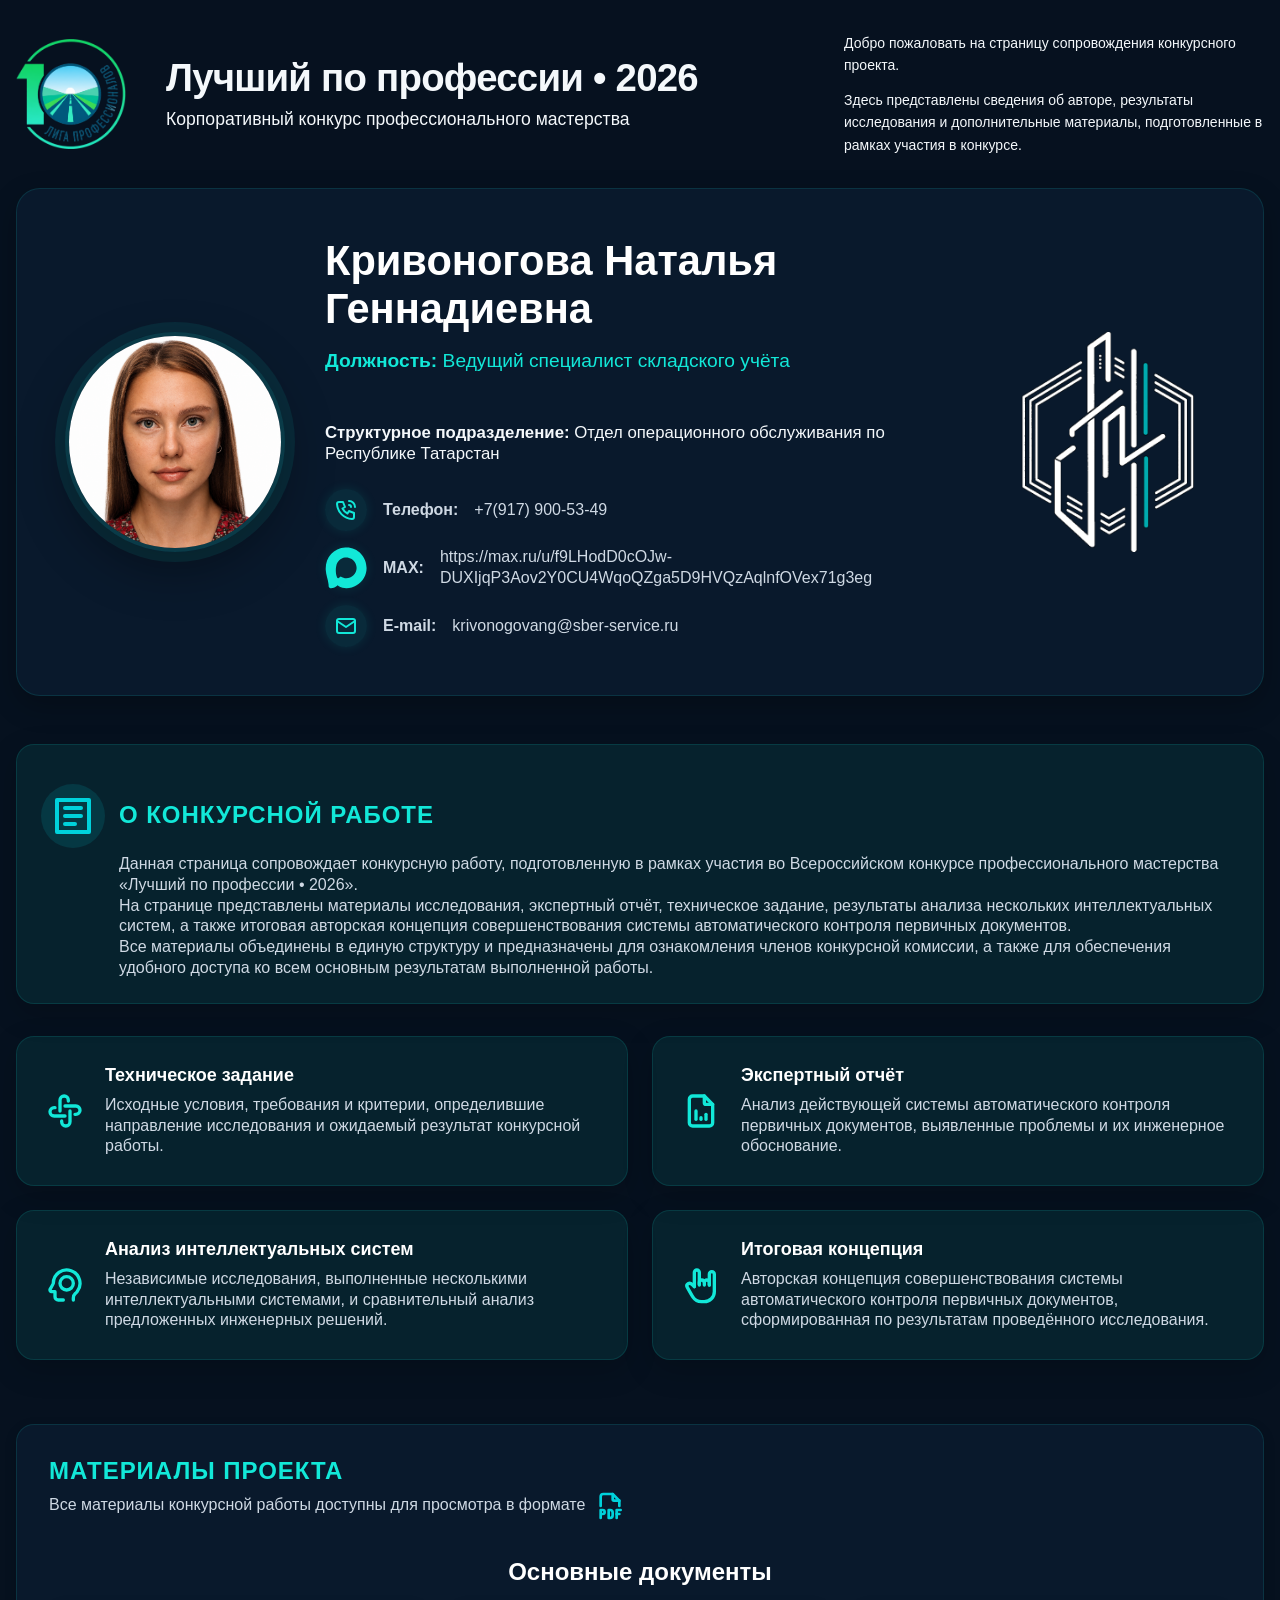
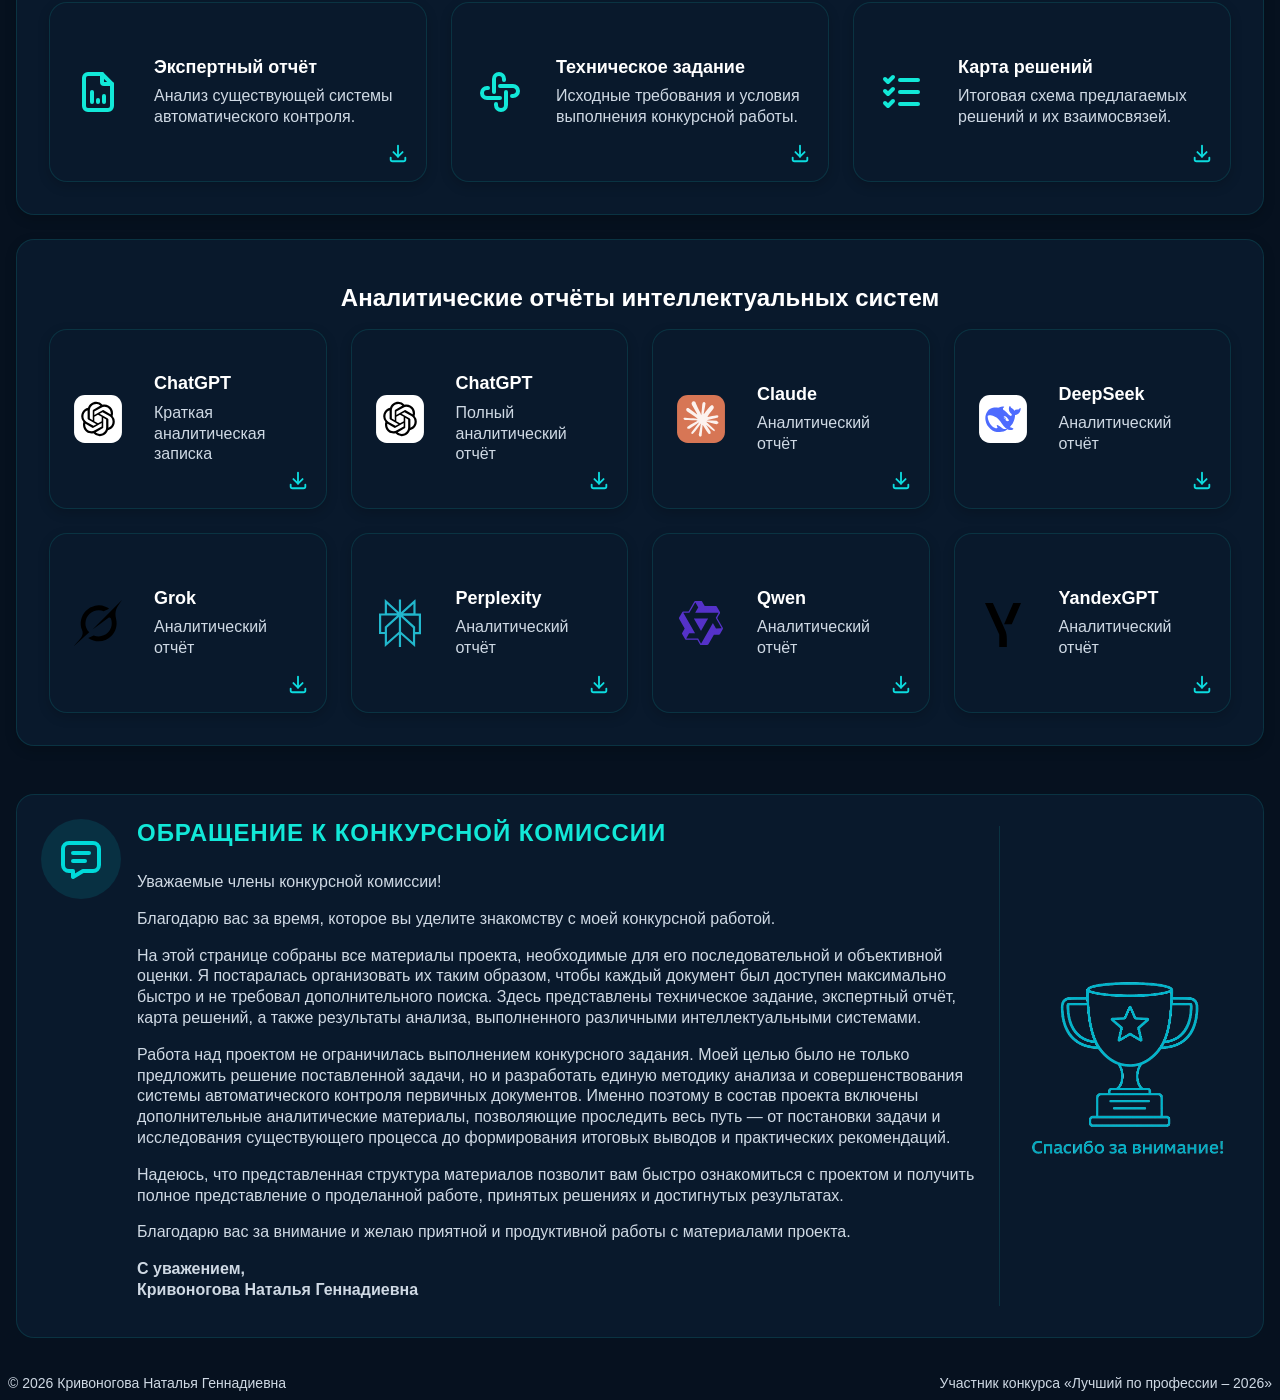
==== commit a09d41da: "Add files via upload" ====
--- a/index.html
+++ b/index.html
@@ -178,7 +178,7 @@
                 <!-- Структурное подразделение -->
                 <p class="participant-department">
                     <strong>Структурное подразделение:</strong>
-                    <span>ОТП территориального управления Волго-Вятского банка по Республики Татарстан г. Казани</span>
+                    <span>Отдел операционного обслуживания по Республике Татарстан </span>
                 </p>
 
                 <!-- Краткая информация (необязательно) -->
@@ -197,7 +197,7 @@
         </span>
 		
         <strong>Телефон:</strong>
-        <span>+7 (900) 900-53-49</span>
+        <span>+7(917) 900-53-49</span>
     </div>
 
     <div class="contact-item">
@@ -205,7 +205,7 @@
             <img src="media/assets/max.svg" alt="">
         </span>
         <strong>MAX:</strong>
-        <span>max://user/username</span>
+        <span>https://max.ru/u/f9LHodD0cOJw-DUXIjqP3Aov2Y0CU4WqoQZga5D9HVQzAqlnfOVex71g3eg</span>
     </div>
 
     <div class="contact-item">
@@ -573,7 +573,7 @@
                 <!-- ChatGPT — краткая версия -->
 
                 <a
-                    href="docs/ChatGPT_short.pdf"
+                    href="docs/ChatGPT_AbridgedVersion.pdf"
                     class="card document-card"
                     target="_blank"
                     rel="noopener"
@@ -582,7 +582,7 @@
                     <div class="document-icon">
 
                         <img
-                            src="media/assets/chatgpt.svg"
+                            src="media/assets/ChatGPT.svg"
                             alt=""
                         >
 
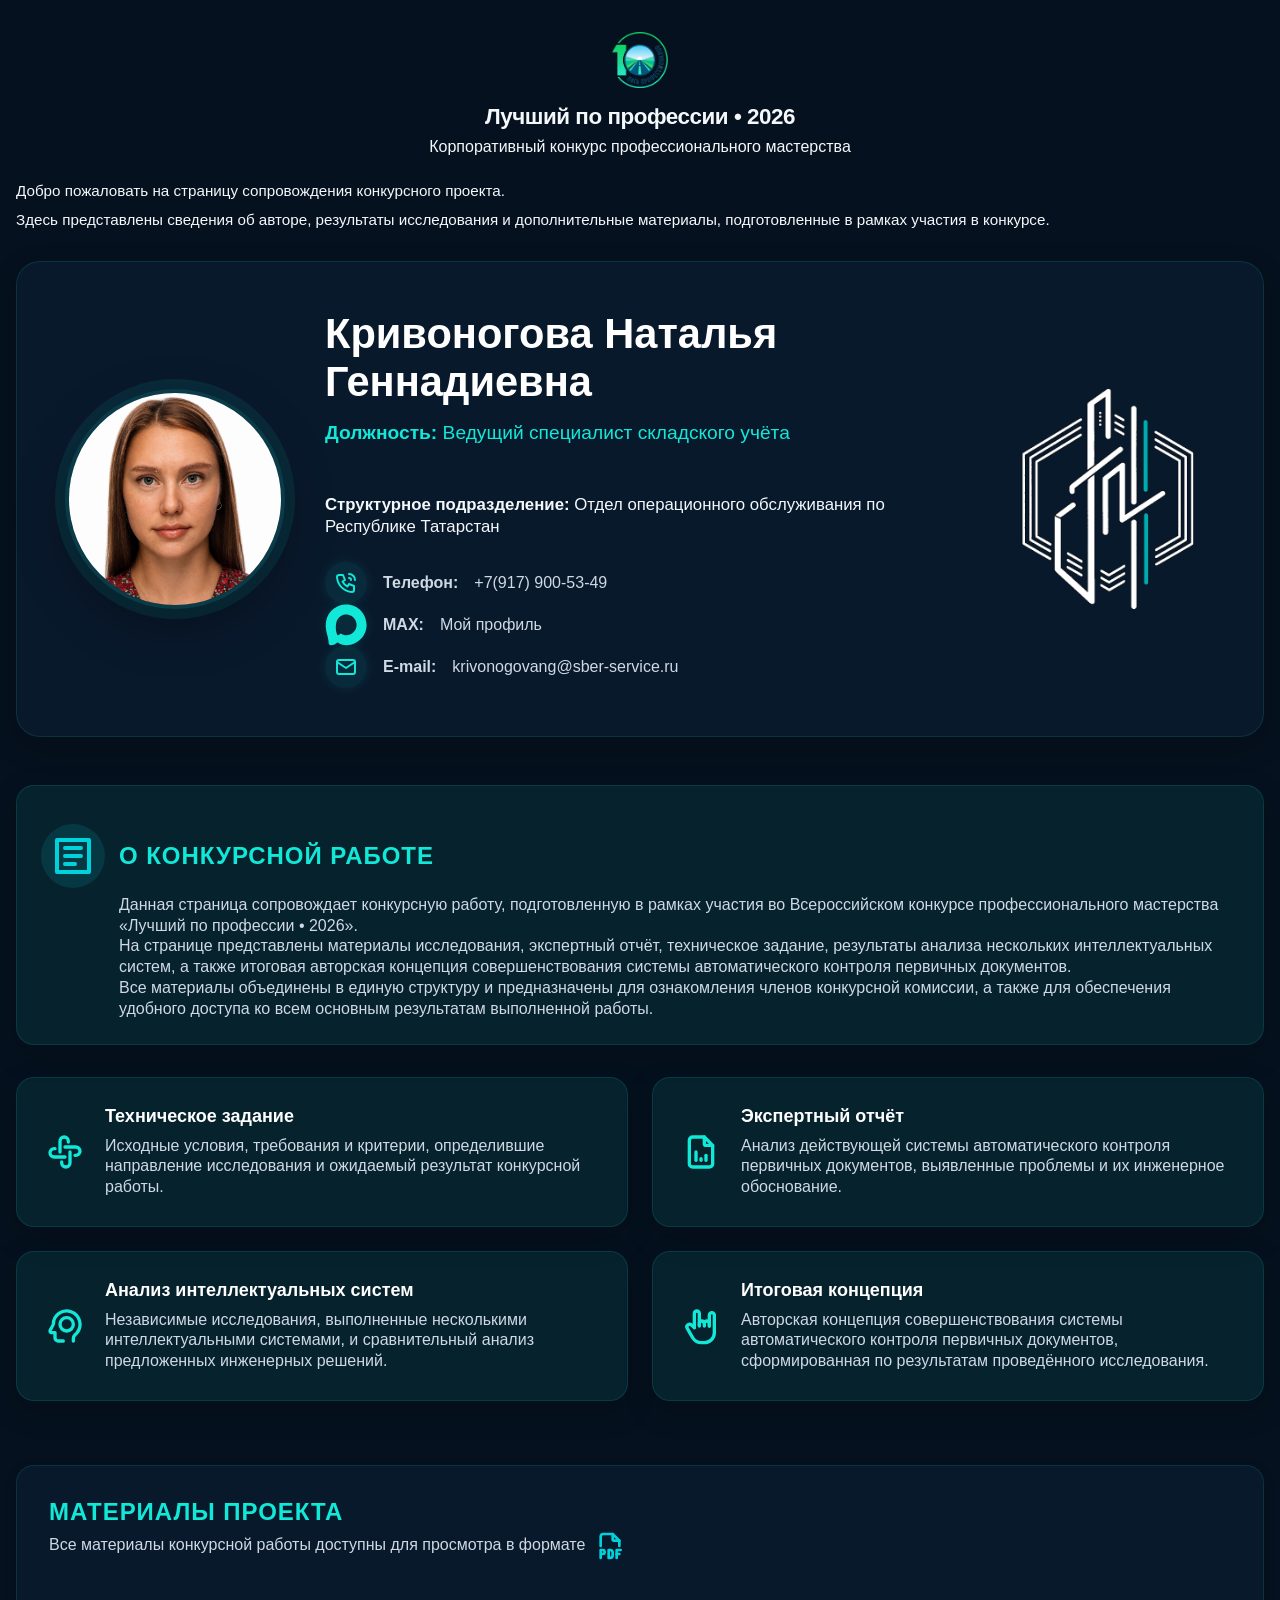
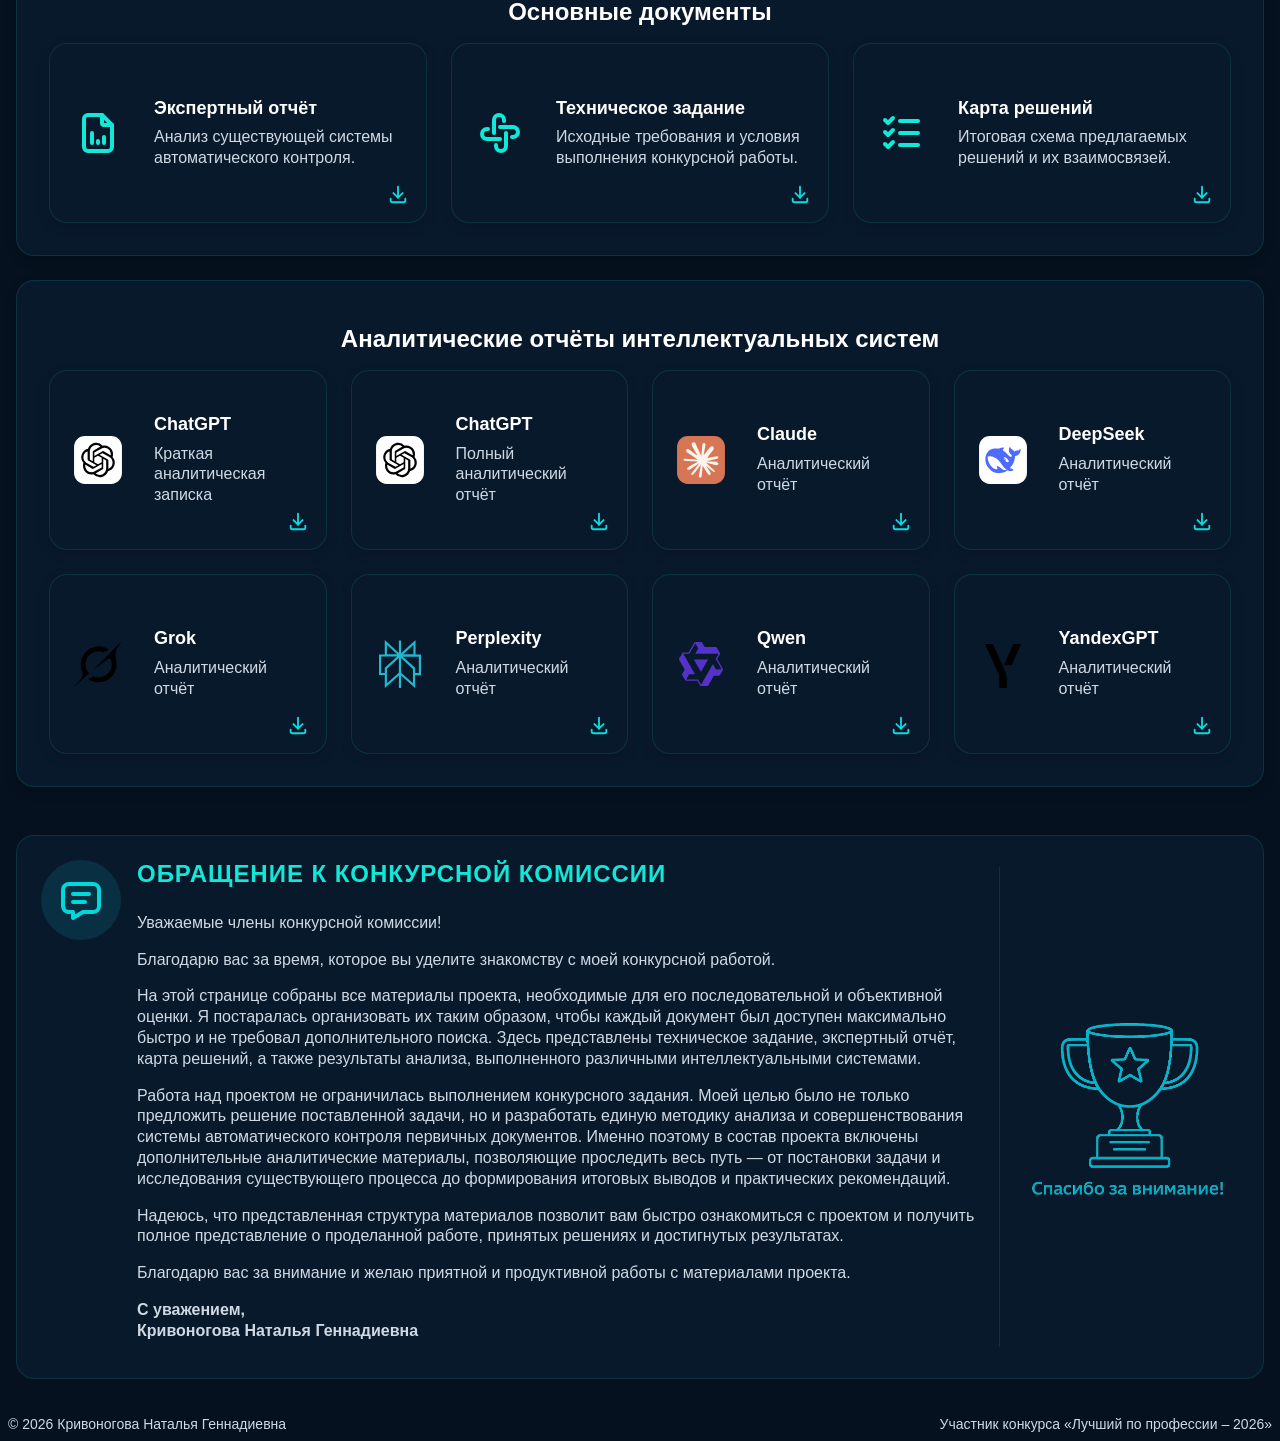
==== commit 7482ca84: "Add files via upload" ====
--- a/index.html
+++ b/index.html
@@ -188,34 +188,44 @@
                 </p>
                 -->
 
-               <!-- Контактная информация -->
-<div class="contact-list">
-
-    <div class="contact-item">
-        <span class="contact-icon">
-            <img src="media/assets/phone.svg" alt="">
-        </span>
-		
-        <strong>Телефон:</strong>
-        <span>+7(917) 900-53-49</span>
-    </div>
-
-    <div class="contact-item">
-        <span class="contact-icon">
-            <img src="media/assets/max.svg" alt="">
-        </span>
-        <strong>MAX:</strong>
-        <span>https://max.ru/u/f9LHodD0cOJw-DUXIjqP3Aov2Y0CU4WqoQZga5D9HVQzAqlnfOVex71g3eg</span>
-    </div>
-
-    <div class="contact-item">
-        <span class="contact-icon">
-            <img src="media/assets/mail.svg" alt="">
-        </span>
-        <strong>E-mail:</strong>
-        <span>krivonogovang@sber-service.ru</span>
-    </div>
-
+              <!-- Контактная информация -->
+
+<div class="contact-item">
+    <span class="contact-icon">
+        <img src="media/assets/phone.svg" alt="">
+    </span>
+
+    <strong>Телефон:</strong>
+
+    <a href="tel:+79179005349">
+        +7(917) 900-53-49
+    </a>
+</div>
+
+<div class="contact-item">
+    <span class="contact-icon">
+        <img src="media/assets/max.svg" alt="">
+    </span>
+
+    <strong>MAX:</strong>
+
+    <a href="https://max.ru/u/f9LHodD0cOJw-DUXIjqP3Aov2Y0CU4WqoQZga5D9HVQzAqlnfOVex71g3eg"
+       target="_blank"
+       rel="noopener noreferrer">
+        Мой профиль
+    </a>
+</div>
+
+<div class="contact-item">
+    <span class="contact-icon">
+        <img src="media/assets/mail.svg" alt="">
+    </span>
+
+    <strong>E-mail:</strong>
+
+    <a href="mailto:krivonogovang@sber-service.ru">
+        krivonogovang@sber-service.ru
+    </a>
 </div>
 
             <!-- Авторский знак -->
--- a/style.css
+++ b/style.css
@@ -1644,155 +1644,975 @@
 /*==================================================
   11. RESPONSIVE
 ==================================================*/
-
-@media (max-width: 1200px) {
-
-    :root {
-        --avatar-size: 220px;
-        --seal-size: 135px;
-        --participant-name-size: 2.3rem;
+/*--------------------------------------------------
+  МОБИЛЬНАЯ ШАПКА
+--------------------------------------------------*/
+
+.site-header {
+    padding: var(--space-32) 0;
+}
+
+.site-header .container {
+    flex-direction: column;
+
+    align-items: center;
+    justify-content: center;
+
+    gap: var(--space-16);
+
+    text-align: center;
+}
+
+/* Логотип */
+
+.header-logo {
+    flex: none;
+}
+
+.header-logo img {
+    width: 56px;
+    height: auto;
+}
+
+/* Название конкурса */
+
+.header-title {
+    width: 100%;
+    flex: none;
+}
+
+.header-title h1 {
+    margin-bottom: var(--space-8);
+
+    font-size: 1.4rem;
+    line-height: 1.15;
+}
+
+.header-subtitle {
+    font-size: 1rem;
+    line-height: 1.1;
+	margin-bottom: var(--space-12)
+}
+
+/* Приветствие */
+
+.header-welcome {
+    width: 100%;
+    flex: none;
+
+    text-align: left;
+}
+
+.header-welcome p {
+    font-size: 0.95rem;
+    line-height: 1.1;
+}
+
+@media (max-width: 768px) {
+
+ /* ---------- PARTICIPANT ---------- */
+
+.participant-card {
+    display: flex;
+    flex-direction: column;
+    align-items: center;
+
+    gap: 0;
+
+    padding: var(--space-24);
+
+    text-align: center;
+}
+
+/* Фото */
+
+.participant-photo {
+    display: flex;
+    justify-content: center;
+
+    margin-bottom: var(--space-24);
+}
+
+.participant-photo img {
+    width: 160px;
+    height: 160px;
+
+    object-fit: cover;
+
+    border-radius: 50%;
+}
+
+/* Информация */
+
+.participant-info {
+    display: flex;
+    flex-direction: column;
+    align-items: center;
+
+    width: 100%;
+}
+
+.participant-name {
+    margin-bottom: var(--space-16);
+
+    font-size: 1.4rem;
+    line-height: 1.15;
+
+    text-align: center;
+}
+
+.participant-position {
+    margin-bottom: var(--space-8);
+
+    font-size: 1rem;
+    line-height: 1.25;
+
+    text-align: center;
+}
+
+.participant-department {
+    margin-bottom: var(--space-32);
+
+    font-size: 1rem;
+    line-height: 1.1;
+
+    text-align: left;
+}
+
+/* Контакты */
+
+.contact-list {
+    display: flex;
+    flex-direction: column;
+
+    width: 100%;
+
+    gap: var(--space-16);
+}
+
+.contact-item {
+    display: flex;
+    align-items: center;
+
+    justify-content: flex-start;
+
+    width: 100%;
+
+    gap: var(--space-12);
+
+    text-align: left;
+}
+
+.contact-icon {
+    display: flex;
+    align-items: center;
+    justify-content: center;
+
+    width: 20px;
+    height: 20px;
+
+    flex-shrink: 0;
+}
+
+.contact-icon img {
+    width: 20px;
+    height: 20px;
+
+    object-fit: contain;
+}
+
+/*==================================================*
+* МОБИЛЬНАЯ ВЕРСИЯ — КОНТАКТЫ
+*==================================================*/
+
+.contact-item {
+    align-items: center;
+}
+
+/* Убираем подписи «Телефон», «MAX», «E-mail» */
+
+.contact-item strong {
+    display: none;
+}
+
+/* Ссылки контактов */
+
+.contact-item > a {
+    min-width: 0;
+
+    color: var(--color-text-light);
+    text-decoration: none;
+
+    overflow-wrap: anywhere;
+    word-break: break-word;
+}
+
+/* Эффект при наведении */
+
+.contact-item > a:hover {
+    color: var(--color-primary);
+}
+
+/* Меняем порядок:
+   Телефон → E-mail → MAX */
+
+.contact-item:nth-child(2) {
+    order: 3;
+}
+
+.contact-item:nth-child(3) {
+    order: 2;
+}
+
+/* Авторский знак */
+
+.participant-seal {
+    position: static;
+
+    display: flex;
+    justify-content: center;
+    align-items: center;
+
+    margin-top: var(--space-32);
+
+    transform: none;
+}
+
+.participant-seal img {
+    width: 90x;
+    height: 90px;
+
+    object-fit: contain;
+}
+
+/* ---------- ABOUT / О КОНКУРСНОЙ РАБОТЕ ---------- */
+
+.about-header {
+    position: static;
+
+    display: flex;
+    align-items: center;
+
+    gap: var(--space-12);
+
+    width: 100%;
+    max-width: 100%;
+
+    margin-bottom: var(--space-20);
+
+    padding: 0;
+
+    text-align: left;
+}
+
+.about-icon {
+    position: static;
+
+    display: flex;
+    align-items: center;
+    justify-content: center;
+
+    flex-shrink: 0;
+
+    width: 20px;
+    height: 20px;
+
+    margin: 0;
+    padding: 0;
+
+    transform: translateY(2px);
+}
+
+.about-icon img {
+    display: block;
+
+    width: 20px;
+    height: 20px;
+
+    object-fit: contain;
+}
+
+.about-header .section-title {
+    min-width: 0;
+
+    margin: 0;
+    padding: 0;
+
+    text-align: left;
+
+    font-size: 1.2rem;
+    line-height: 1.15;
+
+    white-space: nowrap;
+}
+
+.about-content {
+    width: 100%;
+
+    margin: 0;
+    padding: 0;
+
+    grid-column: 1 / -1;
+
+    text-align: left;
+}
+
+.about-content p {
+    width: 100%;
+
+    margin: 0 0 var(--space-16);
+
+    text-align: left;
+
+    line-height: var(--line-height-normal);
+}
+
+.about-content p:last-child {
+    margin-bottom: 0;
+}
+
+/* ---------- MATERIALS PREVIEW / КРАТКАЯ СТРУКТУРА МАТЕРИАЛОВ ---------- */
+
+.grid-2 {
+    display: grid;
+
+    grid-template-columns: 1fr;
+
+    width: 100%;
+    max-width: 100%;
+
+    gap: var(--space-16);
+
+    margin: var(--space-20) 0 0;
+    padding: 0;
+}
+
+/* Карточка */
+
+.grid-2 .info-card {
+    width: 100%;
+    max-width: 100%;
+
+    margin: 0;
+    padding: var(--space-20);
+
+    text-align: left;
+}
+
+/* Заголовок карточки */
+
+.grid-2 .card-title-with-icon {
+    display: flex;
+    align-items: center;
+
+    gap: var(--space-12);
+
+    width: 100%;
+    max-width: 100%;
+
+    margin: 0 0 var(--space-12);
+    padding: 0;
+
+    text-align: left;
+
+    font-size: 1rem;
+    line-height: 1.2;
+}
+
+/* Иконка */
+
+.grid-2 .card-icon {
+    position: static;
+
+    display: block;
+
+    flex-shrink: 0;
+
+    width: 20px;
+    height: 20px;
+
+    margin: 0;
+    padding: 0;
+
+    object-fit: contain;
+	transform: translateY(2px);
+}
+
+/* Описание */
+
+.grid-2 .info-card p {
+    width: 100%;
+    max-width: 100%;
+
+    margin: 0;
+
+    text-align: left;
+
+    font-size: 0.8rem;
+    line-height: 1.1;
+}
+
+/* ---------- MATERIALS / МАТЕРИАЛЫ ПРОЕКТА ---------- */
+
+
+/* Заголовок блока */
+
+.documents-panel-intro .section-title {
+    margin: 0 0 var(--space-12);
+
+    font-size: 1.2rem;
+
+    text-align: left;
+}
+
+
+/* Описание */
+
+.documents-panel-intro .section-description {
+    margin: 0 0 var(--space-24);
+
+    font-size: 0.9rem;
+    line-height: var(--line-height-normal);
+
+    text-align: left;
+}
+
+
+/* Иконка PDF */
+
+.documents-panel-intro .pdf-icon {
+    width: 15px;
+    height: 15px;
+
+    object-fit: contain;
+
+    vertical-align: middle;
+}
+
+
+/* Заголовок "Основные документы" */
+
+.documents-panel-intro .documents-panel-title {
+    margin: 0 0 var(--space-16);
+    font-size: 1.1rem;
+    text-align: left;
+}
+
+
+/* Сетка основных документов */
+
+.documents-grid-primary {
+    display: flex;
+    flex-direction: column;
+    align-items: center;
+
+    gap: var(--space-12);
+
+    width: 100%;
+}
+
+
+/* ---------- КАРТОЧКИ ОСНОВНЫХ ДОКУМЕНТОВ ---------- */
+
+.documents-grid-primary {
+    display: flex;
+    flex-direction: column;
+    align-items: center;
+
+    gap: var(--space-12);
+
+    width: 100%;
+}
+
+
+/* Карточка документа */
+
+.documents-grid-primary .document-card {
+    position: relative;
+
+    display: grid;
+    grid-template-columns: 20px 1fr;
+    column-gap: var(--space-8);
+    row-gap: var(--space-8);
+
+    width: calc(100% - var(--space-0));
+    max-width: 100%;
+
+    padding: var(--space-16);
+
+    text-align: left;
+}
+
+
+/* Иконка документа */
+
+.documents-grid-primary .document-icon {
+    position: static;
+
+    grid-column: 1;
+    grid-row: 1;
+
+    width: 20px;
+    height: 20px;
+
+    display: flex;
+    align-items: center;
+    justify-content: center;
+}
+
+
+/* Изображение основной иконки */
+
+.documents-grid-primary .document-icon img {
+    width: 20px;
+    height: 20px;
+
+    object-fit: contain;
+	
+	transform: translateY(8px);
+}
+
+
+/* Раскрываем содержимое карточки */
+
+.documents-grid-primary .document-content {
+    display: contents;
+}
+
+
+/* Заголовок документа */
+
+.documents-grid-primary .document-title {
+    grid-column: 2;
+    grid-row: 1;
+
+    margin: 0;
+
+    font-size: 0.9rem;
+    line-height: 1.2;
+
+    text-align: left;
+}
+
+
+/* Описание документа */
+
+.documents-grid-primary .document-description {
+    grid-column: 1 / -1;
+    grid-row: 2;
+
+    width: 100%;
+
+    margin: 0;
+
+    font-size: 0.75rem;
+    line-height: 1.2;
+
+    text-align: left;
+}
+
+
+/* Блок скачивания */
+
+.documents-grid-primary .document-meta {
+    position: absolute;
+
+    right: var(--space-12);
+    bottom: var(--space-12);
+
+    display: flex;
+    align-items: center;
+    justify-content: center;
+}
+
+
+/* Иконка скачивания */
+
+.documents-grid-primary .document-download-icon {
+    width: 10px;
+    height: 10px;
+
+    object-fit: contain;
+	
+	transform: translateY(10px);
+}
+
+/* Уменьшаем высоту карточек основных документов */
+
+.documents-grid-primary .document-card {
+    min-height: 0;
+    height: auto;
+
+    padding: var(--space-12);
+}
+
+/* ==========================================
+   АНАЛИТИЧЕСКИЕ ОТЧЁТЫ ИИ
+========================================== */
+
+.documents-panel-ai .documents-panel-title {
+    margin: 0 0 var(--space-16);
+
+    font-size: 1.1rem;
+    line-height: 1.2;
+    text-align: left;
+}
+
+
+/* Сетка */
+
+.documents-grid-ai {
+    display: grid;
+
+    grid-template-columns: repeat(2, minmax(0, 1fr));
+
+    gap: var(--space-8);
+
+    width: 100%;
+}
+
+
+/* ==========================================
+   ОБЩАЯ СБРОС-КОРРЕКЦИЯ ИКОНОК
+========================================== */
+
+.documents-grid-ai .document-icon {
+    position: static;
+
+    flex-shrink: 0;
+
+    display: flex;
+    align-items: center;
+    justify-content: center;
+
+    margin: 0;
+    padding: 0;
+}
+
+
+/* ==========================================
+   AI — ПЕРВЫЕ ДВЕ КАРТОЧКИ CHATGPT
+========================================== */
+
+/* Карточки ChatGPT */
+.documents-grid-ai .document-card:nth-child(1),
+.documents-grid-ai .document-card:nth-child(2) {
+    position: relative;
+
+    display: flex;
+    flex-direction: row;
+    align-items: flex-start;
+
+    min-height: 78px;
+
+    padding: var(--space-12);
+
+    text-align: left;
+}
+
+/* Иконка ChatGPT — слева от заголовка */
+.documents-grid-ai .document-card:nth-child(1) .document-icon,
+.documents-grid-ai .document-card:nth-child(2) .document-icon {
+    flex: 0 0 20px;
+
+    width: 20px;
+    height: 20px;
+
+    margin: 0 var(--space-8) 0 0;
+    padding: 0;
+
+    display: flex;
+    align-items: center;
+    justify-content: center;
+
+    transform: translateY(2px);
+}
+
+/* Логотип ChatGPT */
+.documents-grid-ai .document-card:nth-child(1) .document-icon img,
+.documents-grid-ai .document-card:nth-child(2) .document-icon img {
+    width: 18px;
+    height: 18px;
+
+    object-fit: contain;
+}
+
+/* Контент ChatGPT */
+.documents-grid-ai .document-card:nth-child(1) .document-content,
+.documents-grid-ai .document-card:nth-child(2) .document-content {
+    flex: 1 1 auto;
+
+    min-width: 0;
+
+    margin: 0;
+    padding: 0;
+
+    text-align: left;
+}
+
+/* Заголовок ChatGPT */
+.documents-grid-ai .document-card:nth-child(1) .document-title,
+.documents-grid-ai .document-card:nth-child(2) .document-title {
+    margin: 0;
+
+    font-size: 0.8rem;
+    line-height: 1.2;
+
+    text-align: left;
+}
+
+/* Описание */
+.documents-grid-ai .document-card:nth-child(1) .document-description,
+.documents-grid-ai .document-card:nth-child(2) .document-description {
+    margin: var(--space-4) 0 0;
+
+    font-size: 0.65rem;
+    line-height: 1.2;
+
+    text-align: left;
+}
+
+/* Download — ChatGPT: строго нижний правый угол */
+
+.documents-grid-ai > .document-card:nth-child(1) .document-meta,
+.documents-grid-ai > .document-card:nth-child(2) .document-meta {
+    position: absolute !important;
+
+    top: auto !important;
+    right: var(--space-8) !important;
+    bottom: var(--space-8) !important;
+    left: auto !important;
+
+    margin: 0 !important;
+    padding: 0 !important;
+
+    width: auto !important;
+    height: auto !important;
+
+    display: flex;
+    align-items: center;
+    justify-content: center;
+}
+
+.documents-grid-ai > .document-card:nth-child(1) .document-download-icon,
+.documents-grid-ai > .document-card:nth-child(2) .document-download-icon {
+    width: 8px;
+    height: 8px;
+
+    object-fit: contain;
+    transform: none !important;
+}
+
+/* Иконка загрузки */
+.documents-grid-ai .document-card:nth-child(1) .document-download-icon,
+.documents-grid-ai .document-card:nth-child(2) .document-download-icon {
+    width: 8px;
+    height: 8px;
+
+    object-fit: contain;
+}
+
+
+/* ==========================================
+   ОСТАЛЬНЫЕ МОДЕЛИ
+========================================== */
+
+/* Карточки моделей */
+.documents-grid-ai .document-card:nth-child(n + 3) {
+    position: relative;
+
+    display: flex;
+    flex-direction: row;
+    align-items: center;
+    justify-content: flex-start;
+
+    min-height: 42px;
+
+    padding: var(--space-8) var(--space-12);
+
+    text-align: left;
+}
+
+/* Иконка — СЛЕВА */
+.documents-grid-ai .document-card:nth-child(n + 3) .document-icon {
+    order: 1;
+
+    flex: 0 0 20px;
+
+    width: 20px;
+    height: 20px;
+
+    margin: 0 var(--space-8) 0 0;
+    padding: 0;
+
+    display: flex;
+    align-items: center;
+    justify-content: flex-start;
+
+    /* немного опускаем относительно текста */
+    transform: translateY(2px);
+}
+
+/* Логотип модели */
+.documents-grid-ai .document-card:nth-child(n + 3) .document-icon img {
+    width: 18px;
+    height: 18px;
+
+    object-fit: contain;
+}
+
+/* Контент — СПРАВА ОТ ИКОНКИ */
+.documents-grid-ai .document-card:nth-child(n + 3) .document-content {
+    order: 2;
+
+    flex: 1 1 auto;
+
+    min-width: 0;
+
+    margin: 0;
+    padding: 0;
+
+    text-align: left;
+}
+
+/* Название модели */
+.documents-grid-ai .document-card:nth-child(n + 3) .document-title {
+    margin: 0;
+
+    font-size: 0.75rem;
+    line-height: 1.2;
+
+    text-align: left;
+}
+
+/* Описания моделей скрываем */
+.documents-grid-ai .document-card:nth-child(n + 3) .document-description {
+    display: none;
+}
+
+/* Download у моделей скрываем */
+.documents-grid-ai .document-card:nth-child(n + 3) .document-meta {
+    display: none;
+}
+
+/* ==========================================
+   ОБРАЩЕНИЕ К КОНКУРСНОЙ КОМИССИИ
+   ========================================== */
+
+.commission-message {
+    position: relative;
+
+    padding: var(--space-24);
+    padding-bottom: var(--space-32);
+    
+    text-align: left;
+}
+
+
+/* Иконка обращения */
+
+.commission-message .quote-mark {
+    position: absolute;
+
+    top: var(--space-24);
+    left: var(--space-24);
+
+    width: 32px;
+    height: 32px;
+
+    display: flex;
+    align-items: center;
+    justify-content: center;
+
+    margin: 0;
+    padding: 0;
+}
+
+.commission-message .quote-mark img {
+    width: 32px;
+    height: 32px;
+
+    object-fit: contain;
+}
+
+
+/* Заголовок */
+
+.commission-message .section-title {
+    margin: 0 0 var(--space-12);
+
+    padding-left: 64px;
+
+    font-size: 1.1rem;
+    line-height: 1.15;
+
+    text-align: left;
+}
+
+
+/* Основной текст */
+
+.commission-message p {
+    width: 100%;
+
+    margin: 0 0 var(--space-16);
+    padding: 0;
+
+    text-align: left;
+
+    line-height: var(--line-height-normal);
+}
+
+
+/* Последняя подпись */
+
+.commission-message .message-signature {
+    margin-top: var(--space-24);
+    margin-bottom: var(--space-24);
+}
+
+
+/* ==========================================
+   КУБОК — ВНИЗУ ПО ЦЕНТРУ
+   ========================================== */
+
+.commission-message .commission-award {
+    position: static;
+
+    width: 100%;
+    height: auto;
+
+    margin: var(--space-24) 0 0;
+    padding: 0;
+
+    display: flex;
+    flex-direction: column;
+    align-items: center;
+    justify-content: flex-end;
+    border-left: none;
+
+    text-align: center;
+    transform: none;
+}
+
+.commission-message .commission-award img {
+    display: block;
+
+    width: 64px;
+    height: auto;
+
+    margin: 0 auto;
+    object-fit: contain;
+}
+
+.commission-message .commission-award-text {
+    display: none;
+}
+
+@media (max-width: 768px) {
+
+    .site-footer p {
+        font-size: 0.6rem;
     }
 
-}
-
-@media (max-width: 992px) {
-
-    :root {
-        --container-padding: 24px;
-    }
-
-    .header .container {
-        flex-direction: column;
-
-        justify-content: center;
-
-        gap: var(--space-20);
-
-        padding:
-            var(--space-20)
-            0;
-    }
-
-    .navigation {
-        justify-content: center;
-        flex-wrap: wrap;
-
-        gap: var(--space-20);
-    }
-
-    .participant-card {
-        grid-template-columns: 1fr;
-
-        text-align: center;
-    }
-
-    .participant-photo,
-    .participant-seal {
-        justify-content: center;
-    }
-
-    .participant-info {
-        align-items: center;
-    }
-
-    .contact-item {
-        justify-content: center;
-    }
-
-    .grid-2,
-    .grid-3 {
-        grid-template-columns: 1fr;
-    }
-
-}
-
-@media (max-width: 768px) {
-
-    :root {
-
-        --container-padding: 20px;
-
-        --section-gap: 24px;
-
-        --avatar-size: 190px;
-        --seal-size: 120px;
-
-        --participant-name-size: 2rem;
-
-    }
-
-    h1 {
-        font-size: 2.2rem;
-    }
-
-    h2 {
-        font-size: 1.7rem;
-    }
-
-    .participant-card,
-    .info-card,
-    .quote-card,
-    .document-card {
-        padding: 28px;
-    }
-
-    .documents-grid {
-        grid-template-columns: 1fr;
-    }
-
-    .footer .container {
-        flex-direction: column;
-
-        text-align: center;
-    }
-
-}
-
-@media (max-width: 480px) {
-
-    :root {
-
-        --container-padding: 16px;
-
-        --avatar-size: 160px;
-        --seal-size: 100px;
-
-        --participant-name-size: 1.7rem;
-        --participant-position-size: 1rem;
-
-    }
-
-    .participant {
-        padding:
-            var(--space-40)
-            0;
-    }
-
-    .participant-card,
-    .info-card,
-    .quote-card,
-    .document-card {
-        padding: 24px;
-    }
-
-    .section-title {
-        font-size: var(--font-size-lg);
-    }
-
-    .section-icon {
-        width: 44px;
-        height: 44px;
-
-        font-size: 1rem;
-    }
-
-    .button,
-    .button-outline {
-        width: 100%;
-    }
-
-    .button-group {
-        flex-direction: column;
-    }
-
 }
